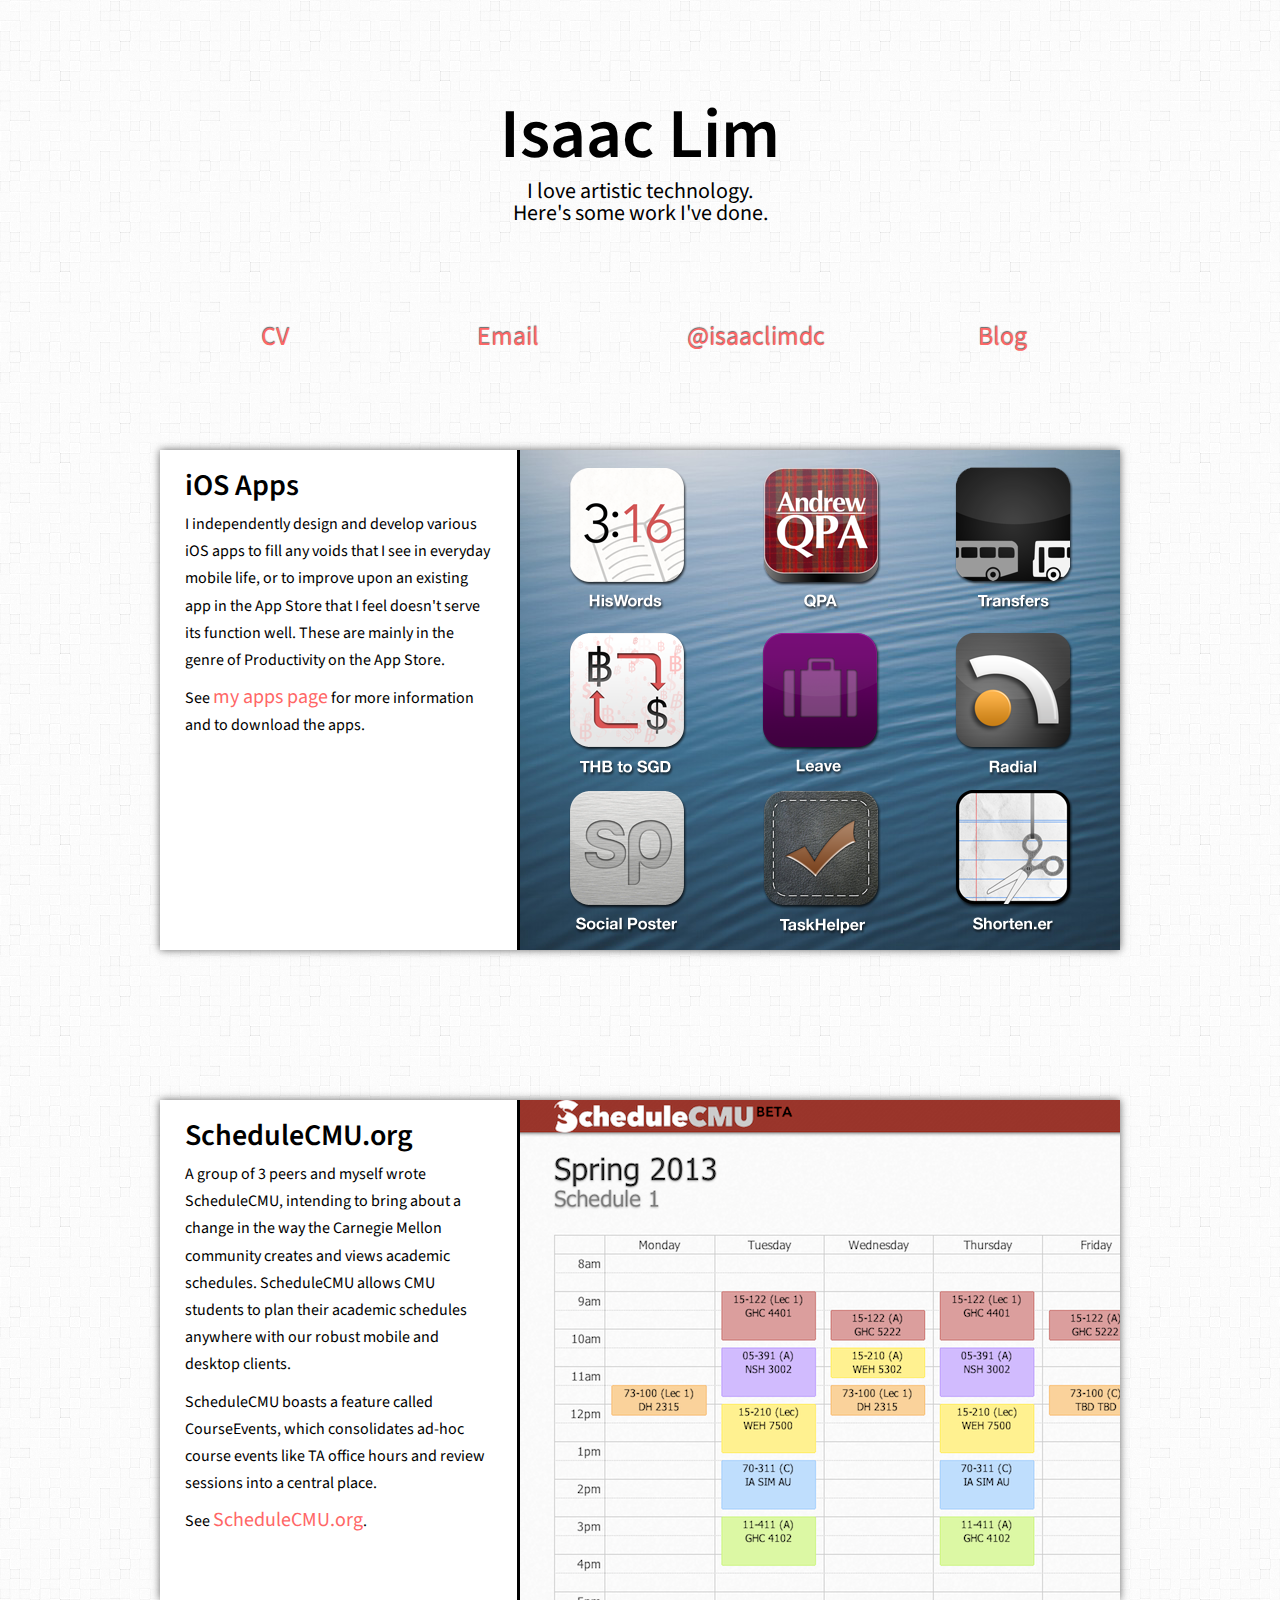
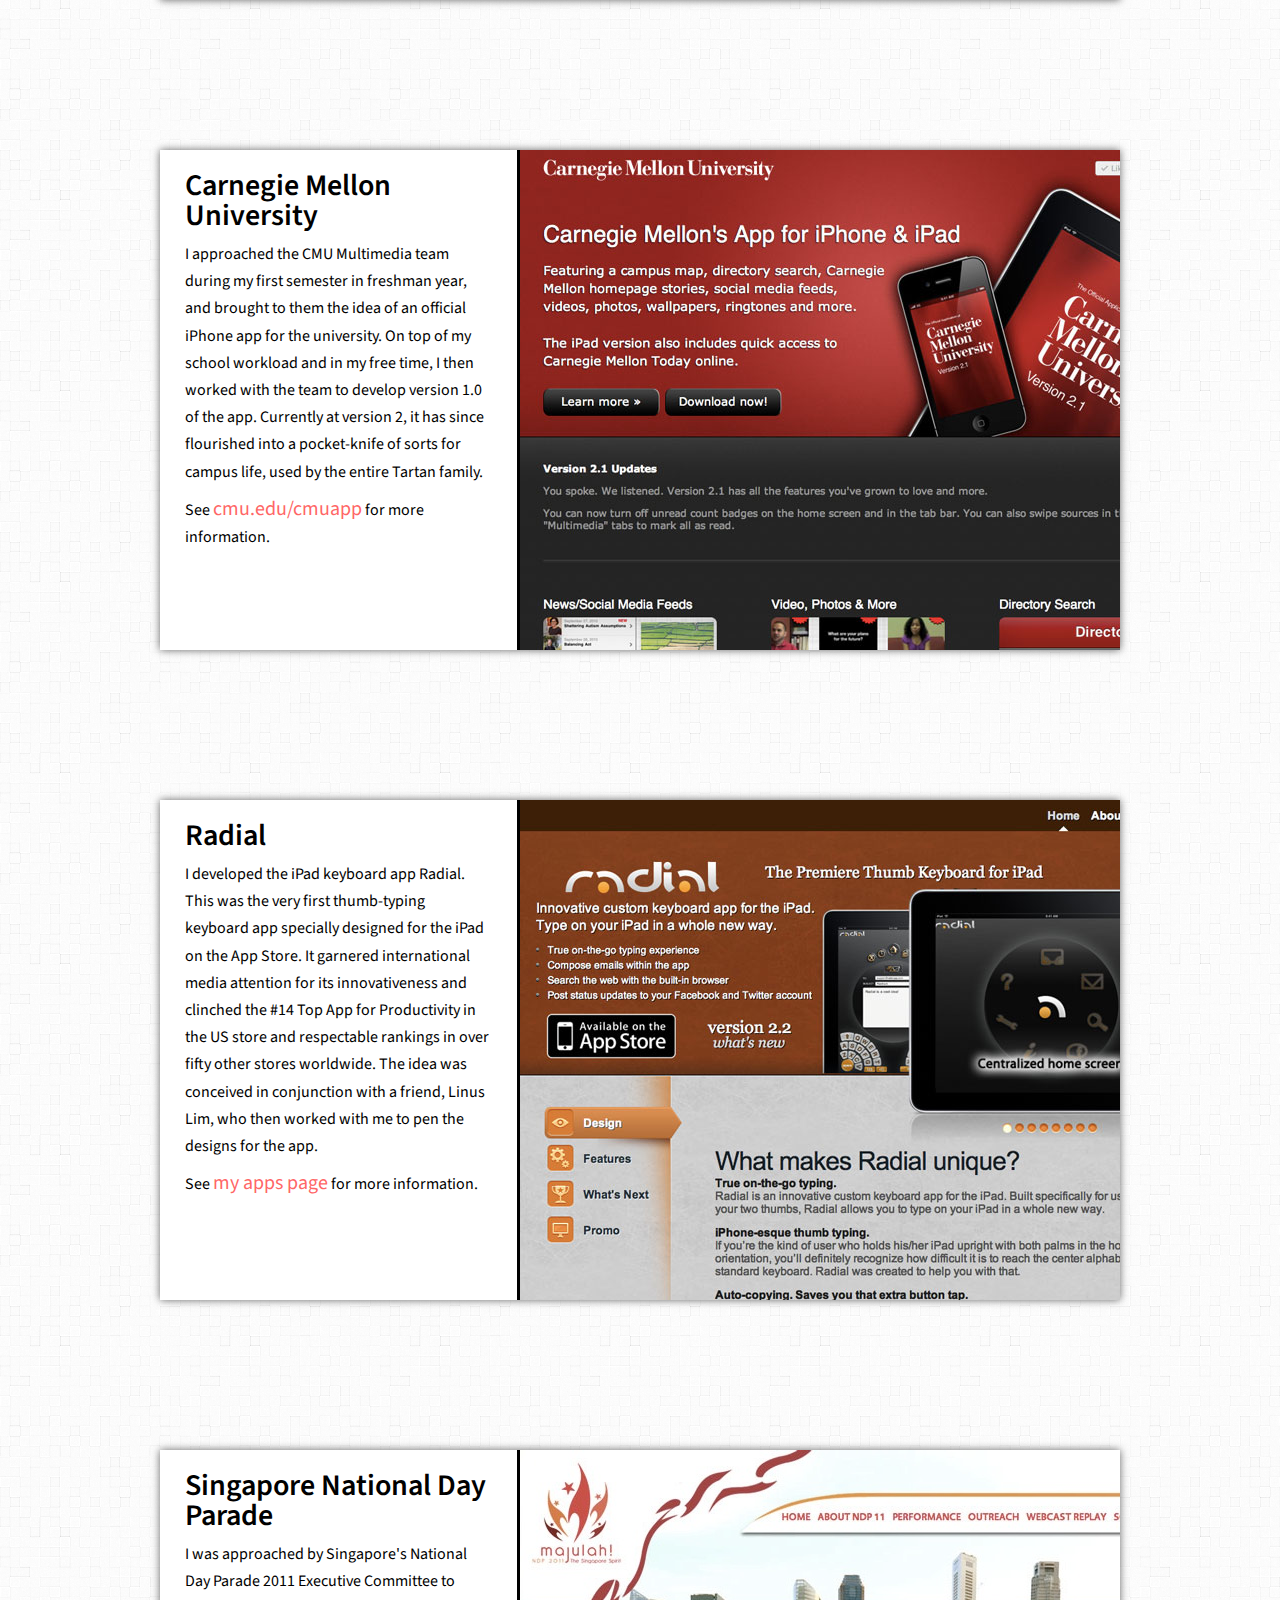
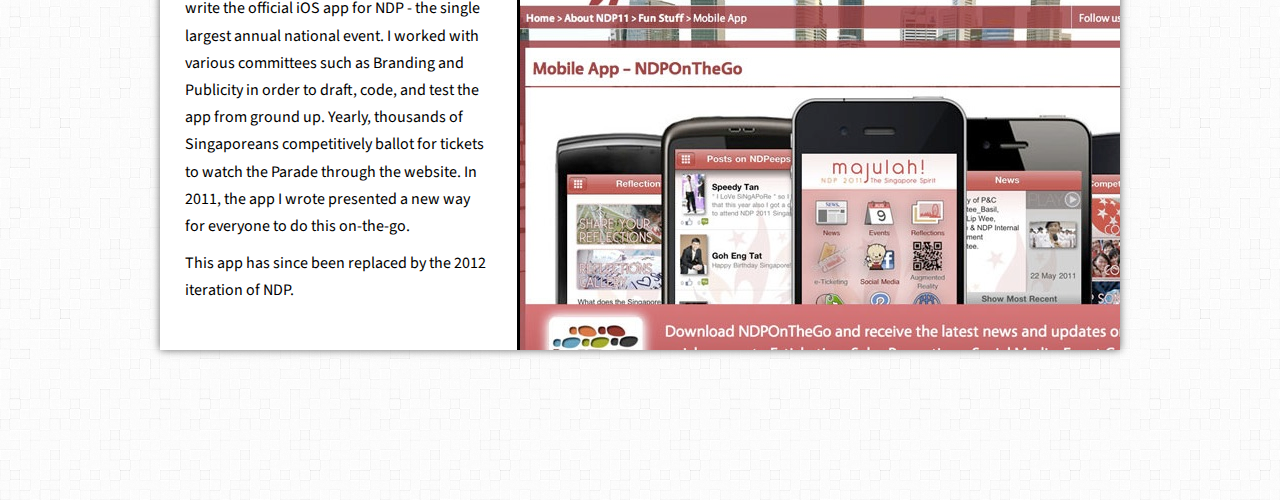
==== index.html @ 492b9547 "Added images" ====
<!DOCTYPE html>
<html xmlns="http://www.w3.org/1999/xhtml" xml:lang="en">

<head>
    <!-- Metadata -->
    <title>Isaac Lim</title>
    <meta http-equiv="Content-Type" content="text/html;charset=UTF-8" />
    <meta name="description" content="Portfolio of Isaac Lim">

    <!-- CSS -->
    <link rel="stylesheet" type="text/css" href="css/reset.css" />
    <link rel="stylesheet" type="text/css" href="css/styles.css" />
    <link rel="shortcut icon" href="../images/favicon.ico" type="image/x-icon" />
    <link rel="icon" href="../images/favicon.ico" type="image/x-icon">

    <!-- Google Fonts -->
    <link href='http://fonts.googleapis.com/css?family=Source+Sans+Pro:400,600' rel='stylesheet' type='text/css'>

    <!-- Google Analytics code -->
    <script type="text/javascript">
        var _gaq = _gaq || [];
        _gaq.push(['_setAccount', 'UA-17401215-1']);
        _gaq.push(['_trackPageview']);

        (function() {
        var ga = document.createElement('script'); ga.type = 'text/javascript'; ga.async = true;
        ga.src = ('https:' == document.location.protocol ? 'https://ssl' : 'http://www') + '.google-analytics.com/ga.js';
        var s = document.getElementsByTagName('script')[0]; s.parentNode.insertBefore(ga, s);
        })();
    </script>
</head>

<body>
    <!-- Header -->
    <div id="nameTitle">
        <a href="index.html">
            <h1>Isaac Lim</h1>
        </a>
        <h2>I love artistic technology.<br>Here's some work I've done.</h2>
    </div>

    <!-- Contact strip -->
    <div id="contact">
        <table align="center">
            <tr>
                <td width="300">
                    <a href="cv.pdf" target="_blank">CV</a>  
                </td>
                <td width="300">
                    <a href="http://www.google.com/recaptcha/mailhide/d?k=01nzlohjDugR8tRFrLJMH0kg==&amp;c=atVemzwuc53mXiqlH9yQ2XoQ0AwdsCTE6SGq4y_nLvo=" onclick="window.open('http://www.google.com/recaptcha/mailhide/d?k\07501nzlohjDugR8tRFrLJMH0kg\75\75\46c\75atVemzwuc53mXiqlH9yQ2XoQ0AwdsCTE6SGq4y_nLvo\075', '', 'toolbar=0,scrollbars=0,location=0,statusbar=0,menubar=0,resizable=0,width=500,height=300'); return false;" title="Reveal this e-mail address">Email</a>
                </td>
                <td width="300">
                    <a href="http://twitter.com/isaaclimdc" target="_blank">@isaaclimdc</a>
                </td>
                <td width="300">
                    <a href="http://blog.isaacl.net" target="_blank">Blog</a>
                </td>
            </tr>
        </table>
    </div>

    <!-- Portfolio -->
    <div class="box">
        <div class="description">
            <h3>iOS Apps</h3>
            <p>I independently design and develop various iOS apps to fill any voids that I see in everyday mobile life, or to improve upon an existing app in the App Store that I feel doesn't serve its function well. These are mainly in the genre of Productivity on the App Store.</p>
            <p>See <a href="apps.html">my apps page</a> for more information and to download the apps.</p>
        </div>

        <div class="image">
            <a href="apps.html">
                <img src="images/collage.png" alt="collage" />
            </a>
        </div>

        <img src="images/line.png" class="divider">
    </div>

    <div class="box">
        <div class="description">
            <h3>ScheduleCMU.org</h3>
            <p>A group of 3 peers and myself wrote ScheduleCMU, intending to bring about a change in the way the Carnegie Mellon community creates and views academic schedules. ScheduleCMU allows CMU students to plan their academic schedules anywhere with our robust mobile and desktop clients.</p>
            <p>ScheduleCMU boasts a feature called CourseEvents, which consolidates ad-hoc course events like TA office hours and review sessions into a central place.</p>
            <p>See <a href="http://schedulecmu.org">ScheduleCMU.org</a>.</p>
        </div>

        <div class="image">
            <a href="apps.html">
                <img src="images/schedulecmu.png" alt="schedulecmu" />
            </a>
        </div>

        <img src="images/line.png" class="divider">
    </div>

    <div class="box">
        <div class="description">
            <h3>Carnegie Mellon University</h3>
            <p>I approached the CMU Multimedia team during my first semester in freshman year, and brought to them the idea of an official iPhone app for the university. On top of my school workload and in my free time, I then worked with the team to develop version 1.0 of the app. Currently at version 2, it has since flourished into a pocket-knife of sorts for campus life, used by the entire Tartan family.</p>
            <p>See <a href="http://cmu.edu/cmuapp/" target="_blank">cmu.edu/cmuapp</a> for more information.</p>
        </div>

        <div class="image">
            <a href="http://www.cmu.edu/cmuapp">
                <img src="images/cmuapp.jpg" alt="cmuapp" />
            </a>
        </div>
        
        <img src="images/line.png" class="divider">
    </div>

    <div class="box">
        <div class="description">
            <h3>Radial</h3>
            <p>I developed the iPad keyboard app Radial. This was the very first thumb-typing keyboard app specially designed for the iPad on the App Store. It garnered international media attention for its innovativeness and clinched the #14 Top App for Productivity in the US store and respectable rankings in over fifty other stores worldwide. The idea was conceived in conjunction with a friend, Linus Lim, who then worked with me to pen the designs for the app.</p>
            <p>See <a href="http://isaacl.net/apps.html#Radial" target="_blank">my apps page</a> for more information.</p>
        </div>

        <div class="image">
            <a href="http://isaacl.net/apps.html#Radial">
                <img src="images/radial.jpg" alt="radialapp" />
            </a>
        </div>

        <img src="images/line.png" class="divider">
    </div>

    <div class="box">
        <div class="description">
            <h3>Singapore National Day Parade</h3>
            <p>I was approached by Singapore's National Day Parade 2011 Executive Committee to write the official iOS app for NDP - the single largest annual national event. I worked with various committees such as Branding and Publicity in order to draft, code, and test the app from ground up. Yearly, thousands of Singaporeans competitively ballot for tickets to watch the Parade through the website. In 2011, the  app I wrote presented a new way for everyone to do this on-the-go.</p>
            <p>This app has since been replaced by the 2012 iteration of NDP.</p>
        </div>

        <div class="image">
            <img src="images/ndp.jpg" alt="ndp" />
        </div>

        <img src="images/line.png" class="divider">
    </div>
</body>
</html>
---- css/styles.css ----
body {
    background: #fafaf9;
    background-image: url('../images/wool.png');
    font-family: 'Source Sans Pro', sans-serif;
    font-size: 12px;
    width: 960px;
    margin-left: auto;
    margin-right: auto;
}

a {
    text-decoration: none;
    color: #ff6666;
}
a:hover {
    color: #525252;
}

/* Name */
#nameTitle {
    margin-top: 100px;
    text-align: center;
    color: #000000;
}
#nameTitle h1 {
    font-size: 70px;
    font-weight: 600;
    margin-bottom: 10px;
}
#nameTitle h2 {
    font-size: 22px;
    font-weight: 400;
}
#nameTitle a {
    color: #000000;
}
#nameTitle a:hover {
    color: #000000;
}

/* Contact */
#contact {
    text-align: center;
    margin-top: 100px;
    margin-bottom: 100px;
}
#contact a {
    font-size: 26px;
    text-shadow: 0px -1px 1px #666666;
}

/* Portfolio Boxes */
.box {
    height: 500px;
    margin-bottom: 150px;
    text-align: center;
    background: #ffffff;
    overflow: hidden;

    -moz-box-shadow:0 0 8px #666666;
    -webkit-box-shadow:0 0 8px #666666;
    box-shadow:0 0 8px #666;
}
.box .description {
    float: left;
    width: 305px;
    padding: 25px;
    text-align: left;
    margin-top: -4px;
}
.box .description h3 {
    font-size: 30px;
    font-weight: 600;
    margin-bottom: 10px;
}
.box p {
    clear: both;
    line-height: 170%;
    font-size: 16px;
    margin-bottom: 10px;
}
.box .description a {
    font-size: 20px;
}

.box .image {
    width: 600px;
    float: right;
}

.box .divider {
    float: left;
    display: block;
    width: 3px;
    height: 500px;
    border: 0px;
    margin-left: 2px;
}

.box .appMeta {
    width: 500px;
}

.box .appMeta .appIcon {
    float: left;
    display: block;
    margin-top: 20px;
    margin-left: 20px;
    margin-bottom: 20px;
}

.box .appMeta h2 {
    float: left;
    margin-top: 55px;
    margin-left: 20px;
    font-size: 25px;
    font-weight: 600;
    color: #000000;
}

.box .appMeta .badge {
    clear: both;
    display: block;
    margin-left: 20px;
    margin-top: 100px;
}

.box .appMeta p {
    height: 190px;
    text-align: left;
    margin-left: 20px;
}

.box .appScreen {
    float: right;
    width: 400px;
    margin-top: -470px;
    margin-right: 5px;
}

.box .appScreeniPad {
    float: right;
    width: 400px;
    margin-top: -470px;
}
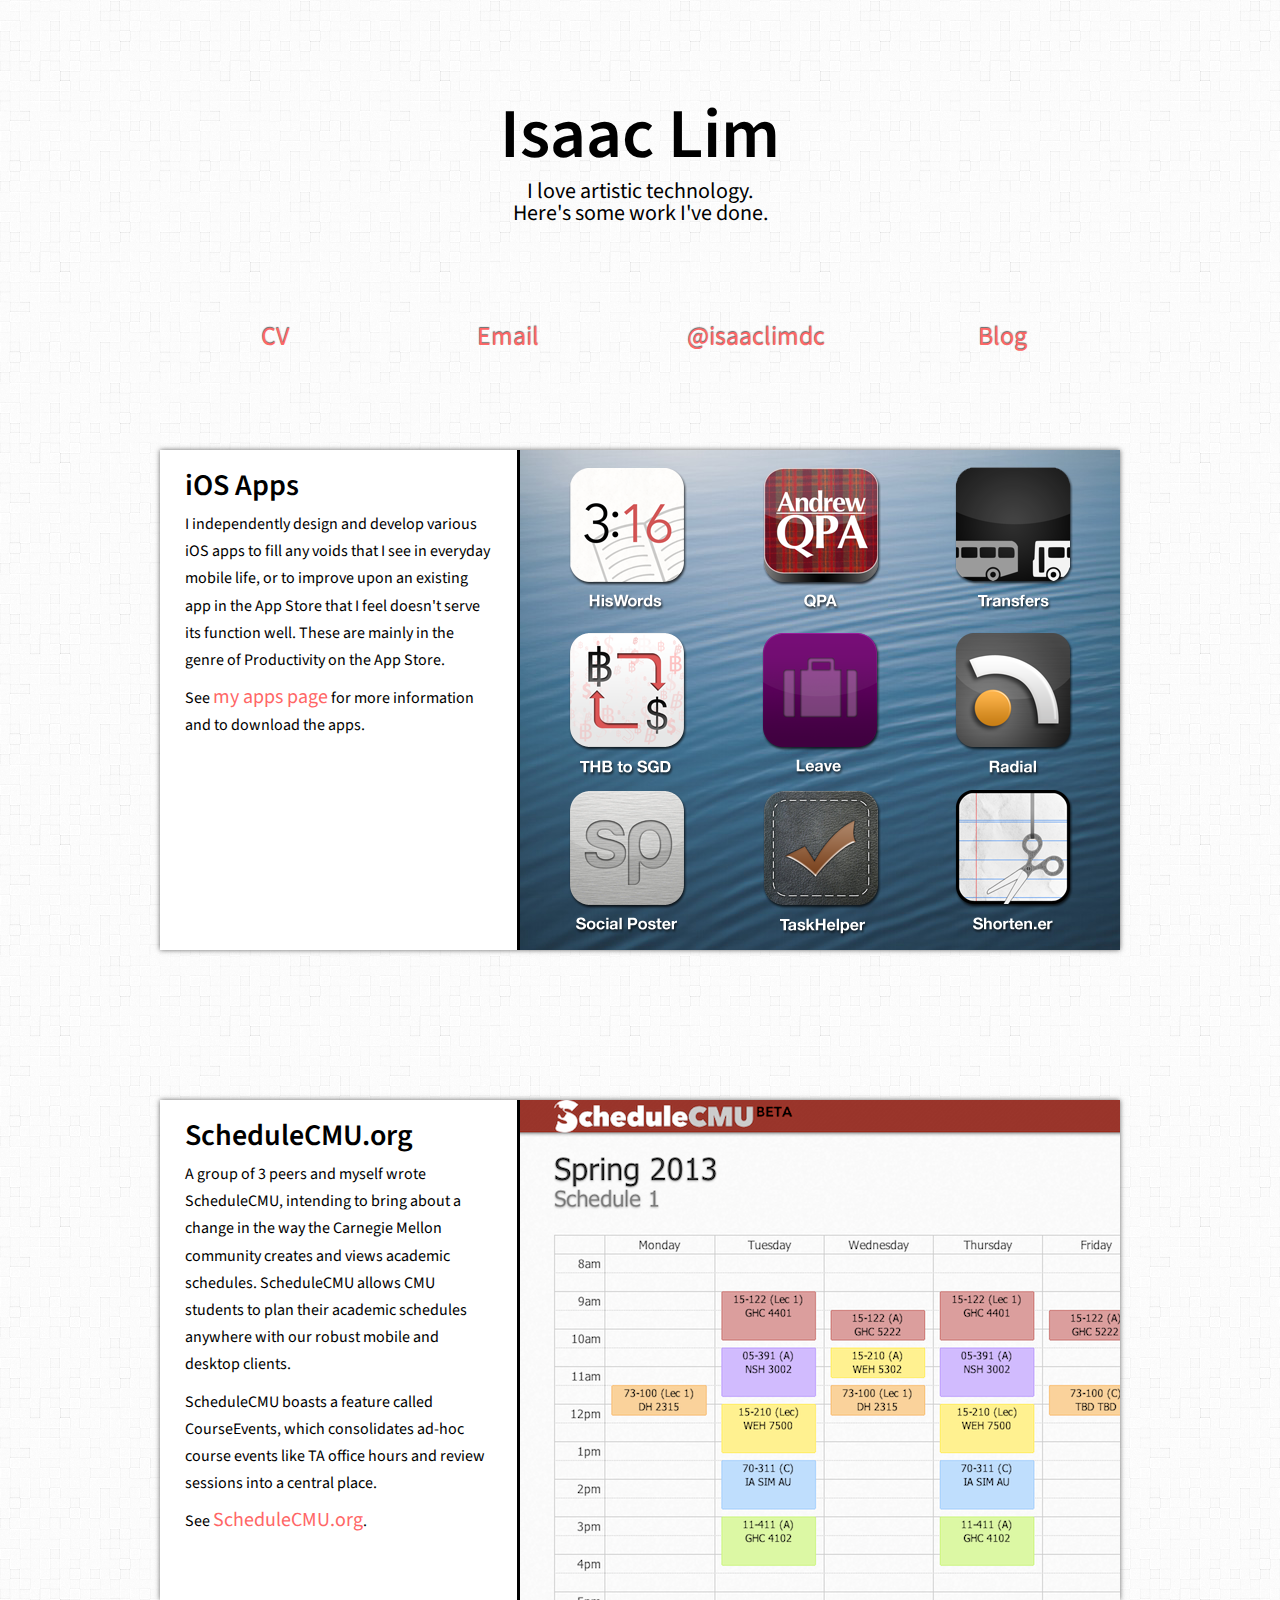
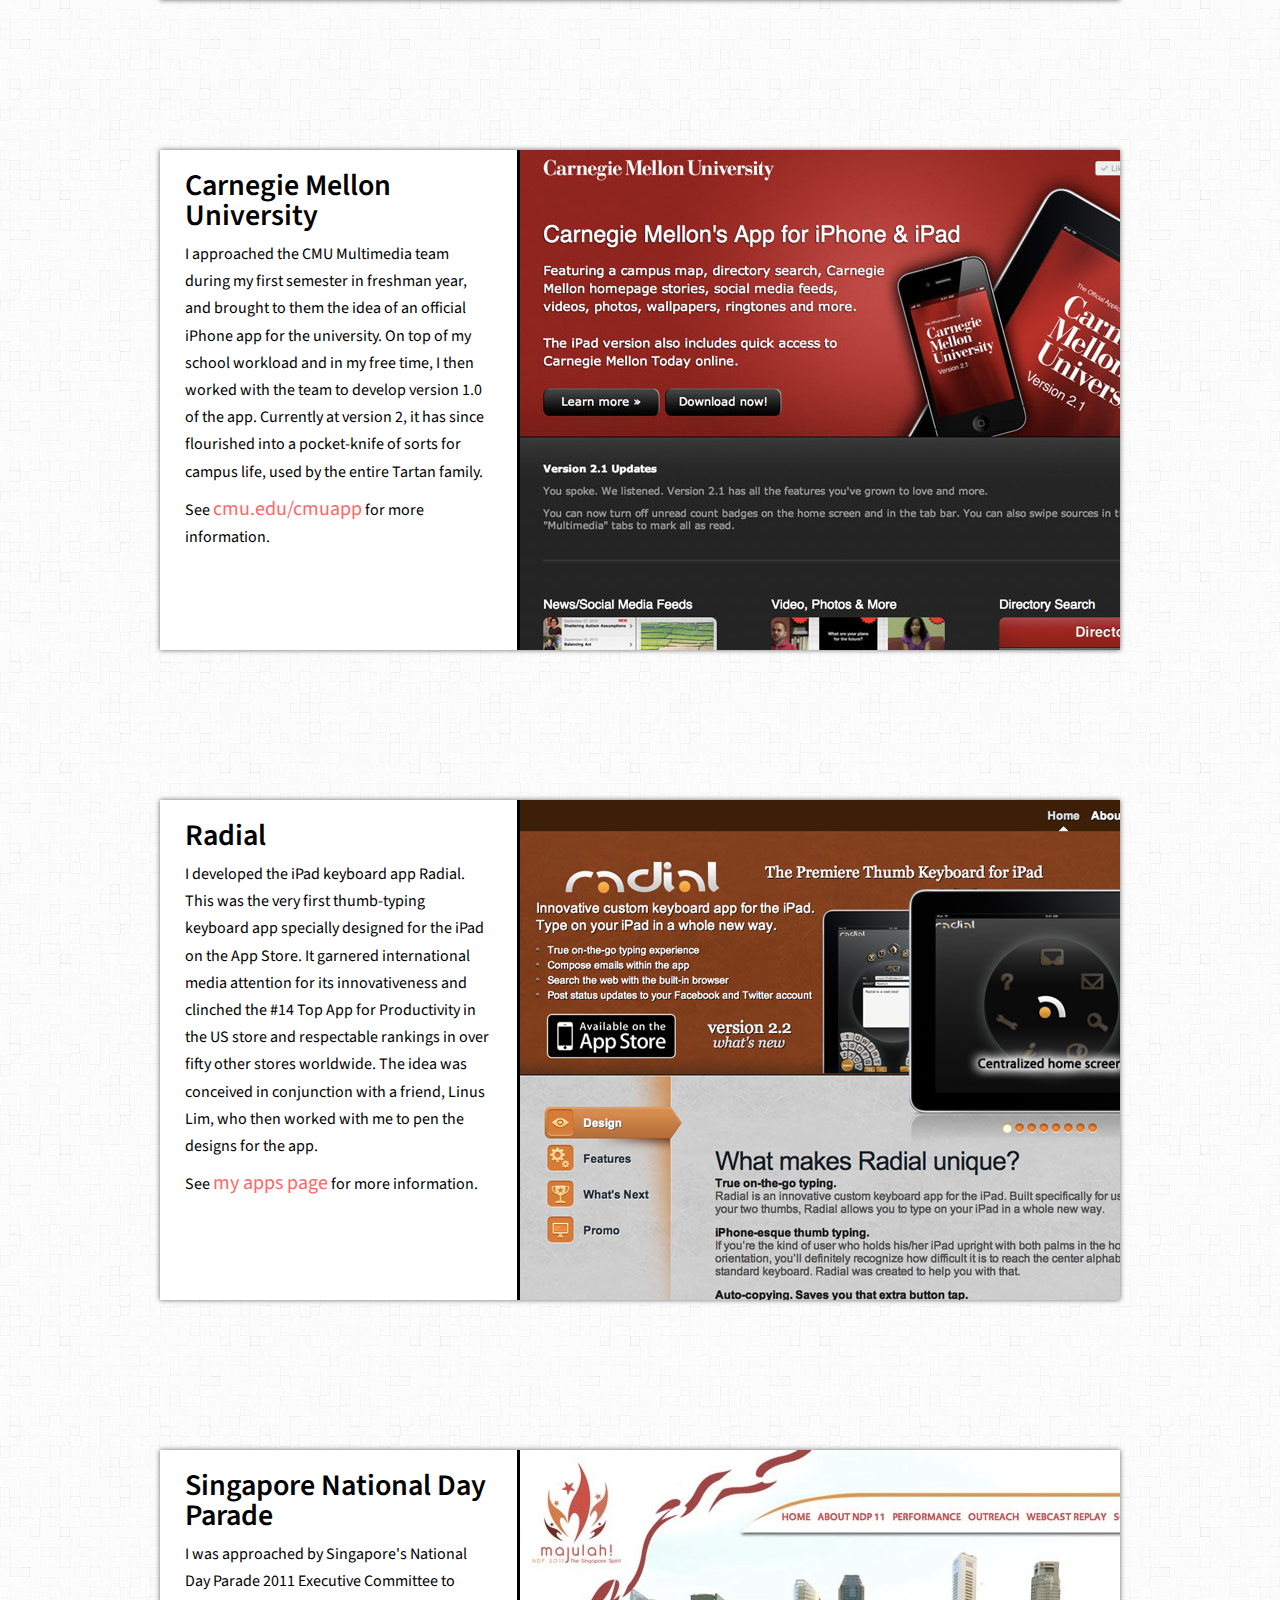
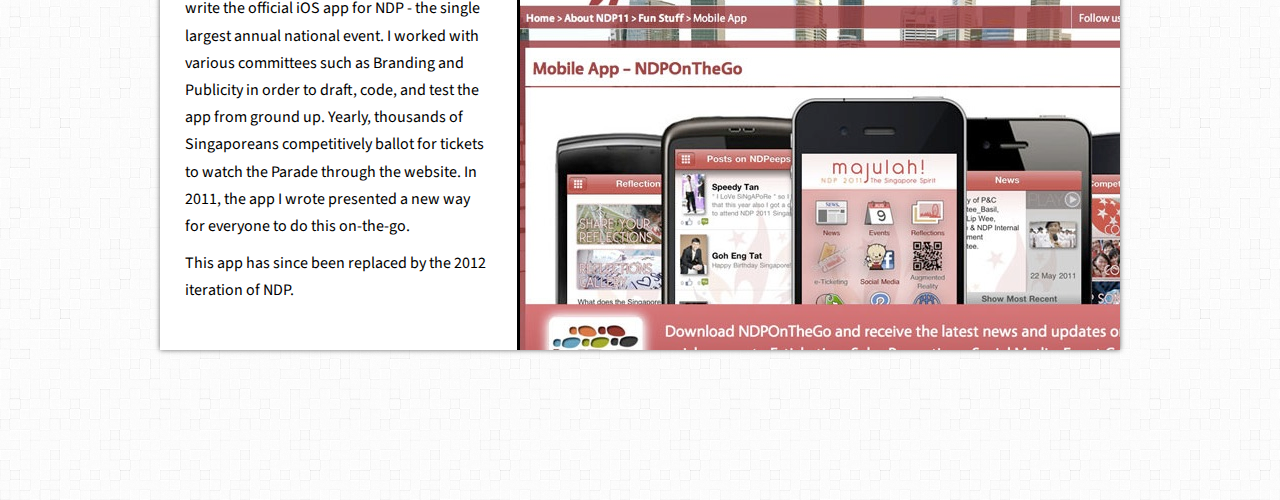
==== commit ccac12ef: "Edtied favicon" ====
--- a/index.html
+++ b/index.html
@@ -10,8 +10,8 @@
     <!-- CSS -->
     <link rel="stylesheet" type="text/css" href="css/reset.css" />
     <link rel="stylesheet" type="text/css" href="css/styles.css" />
-    <link rel="shortcut icon" href="../images/favicon.ico" type="image/x-icon" />
-    <link rel="icon" href="../images/favicon.ico" type="image/x-icon">
+    <link rel="shortcut icon" href="images/favicon.png" type="image/x-icon" />
+    <link rel="icon" href="images/favicon.png" type="image/x-icon">
 
     <!-- Google Fonts -->
     <link href='http://fonts.googleapis.com/css?family=Source+Sans+Pro:400,600' rel='stylesheet' type='text/css'>
--- a/css/styles.css
+++ b/css/styles.css
@@ -57,9 +57,14 @@
     background: #ffffff;
     overflow: hidden;
 
+    -moz-box-shadow:0 0 5px #666666;
+    -webkit-box-shadow:0 0 5px #666666;
+    box-shadow:0 0 5px #666666;
+}
+.box:hover {
     -moz-box-shadow:0 0 8px #666666;
     -webkit-box-shadow:0 0 8px #666666;
-    box-shadow:0 0 8px #666;
+    box-shadow:0 0 8px #666666;
 }
 .box .description {
     float: left;
@@ -122,7 +127,7 @@
     clear: both;
     display: block;
     margin-left: 20px;
-    margin-top: 100px;
+    margin-top: 98px;
 }
 
 .box .appMeta p {
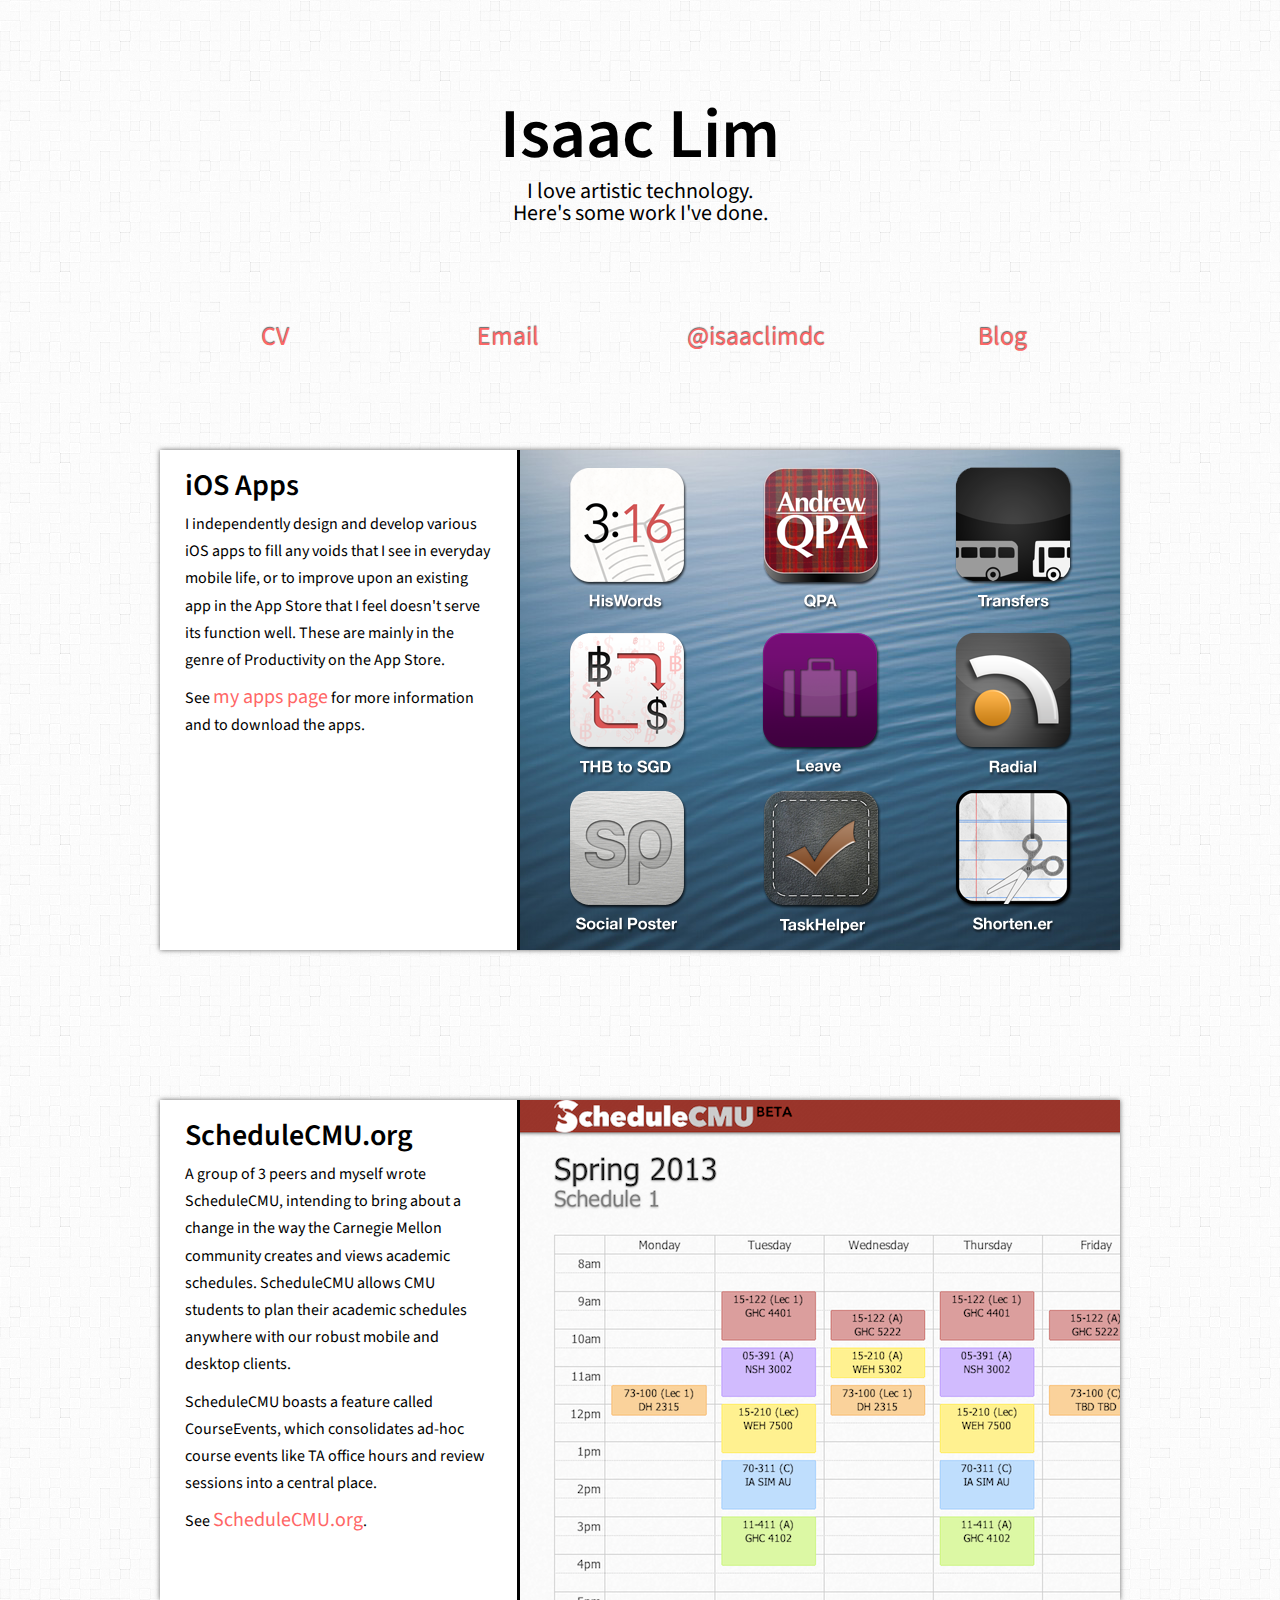
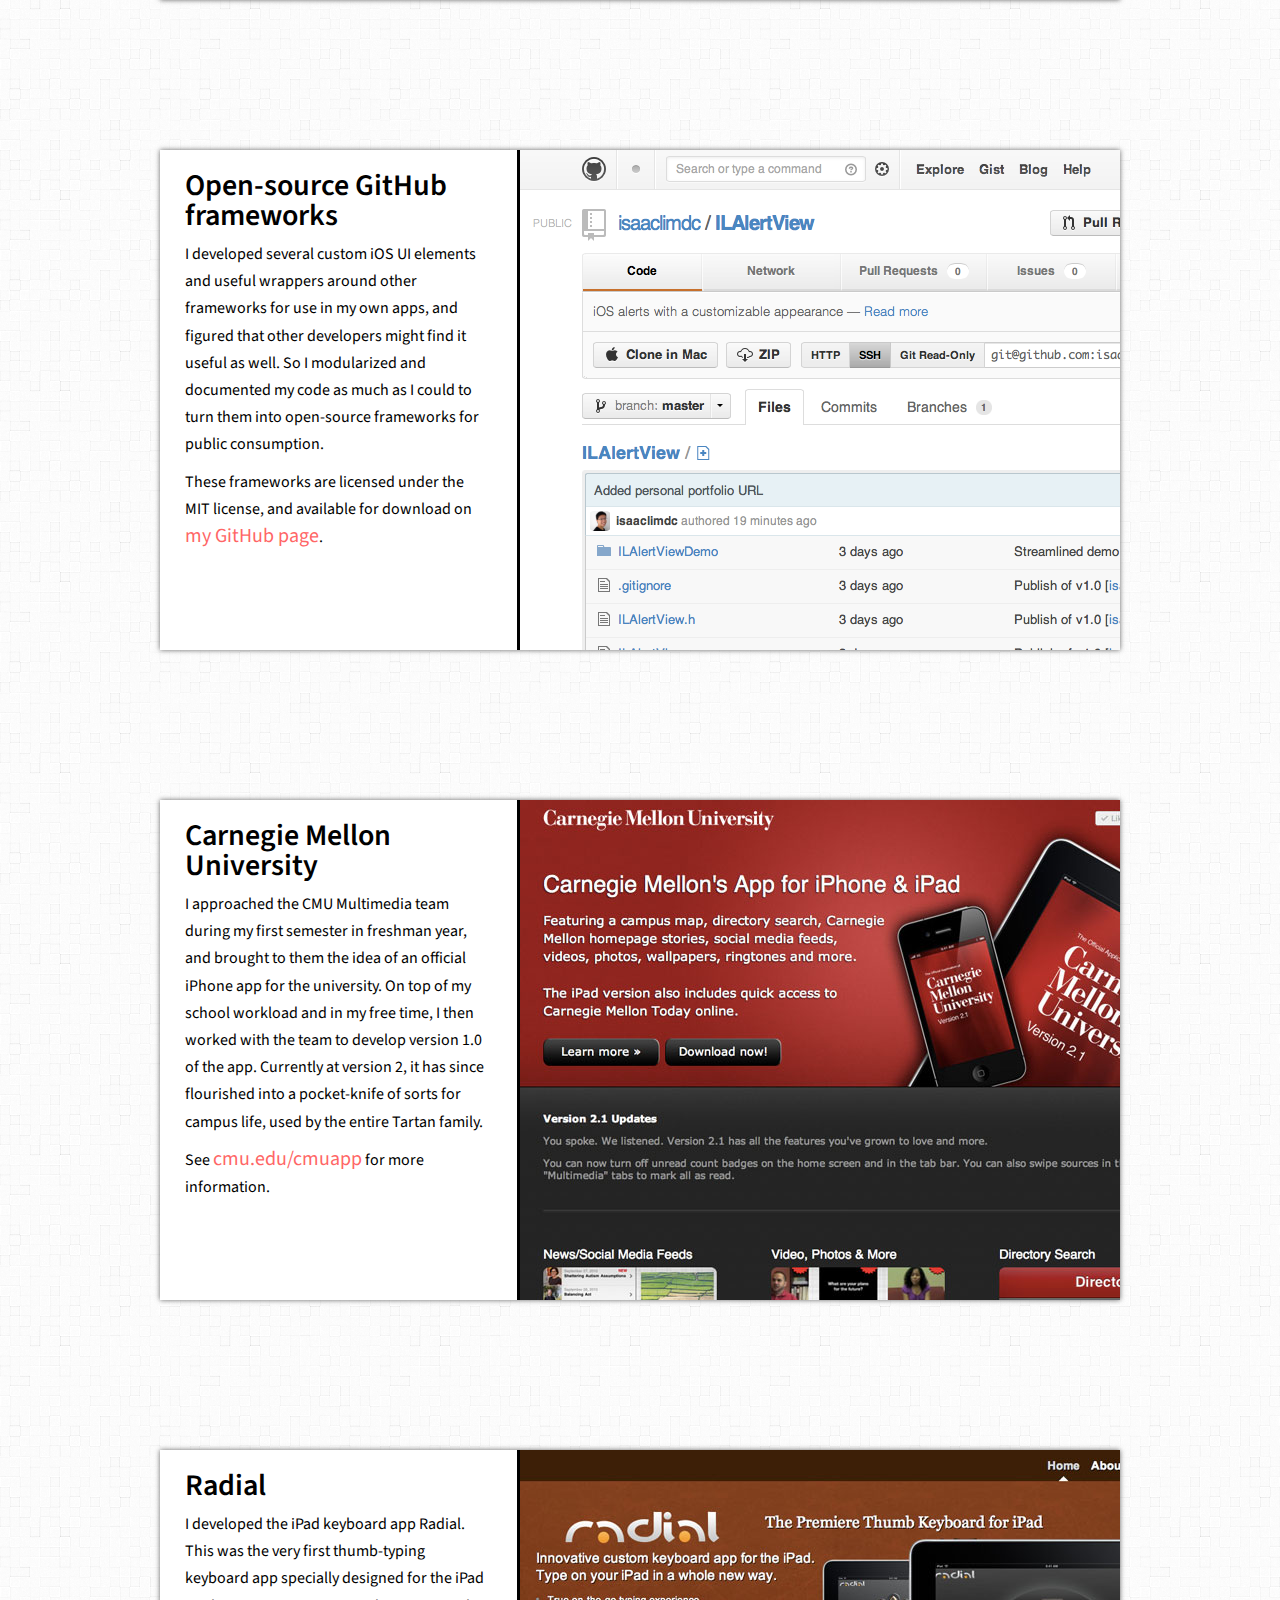
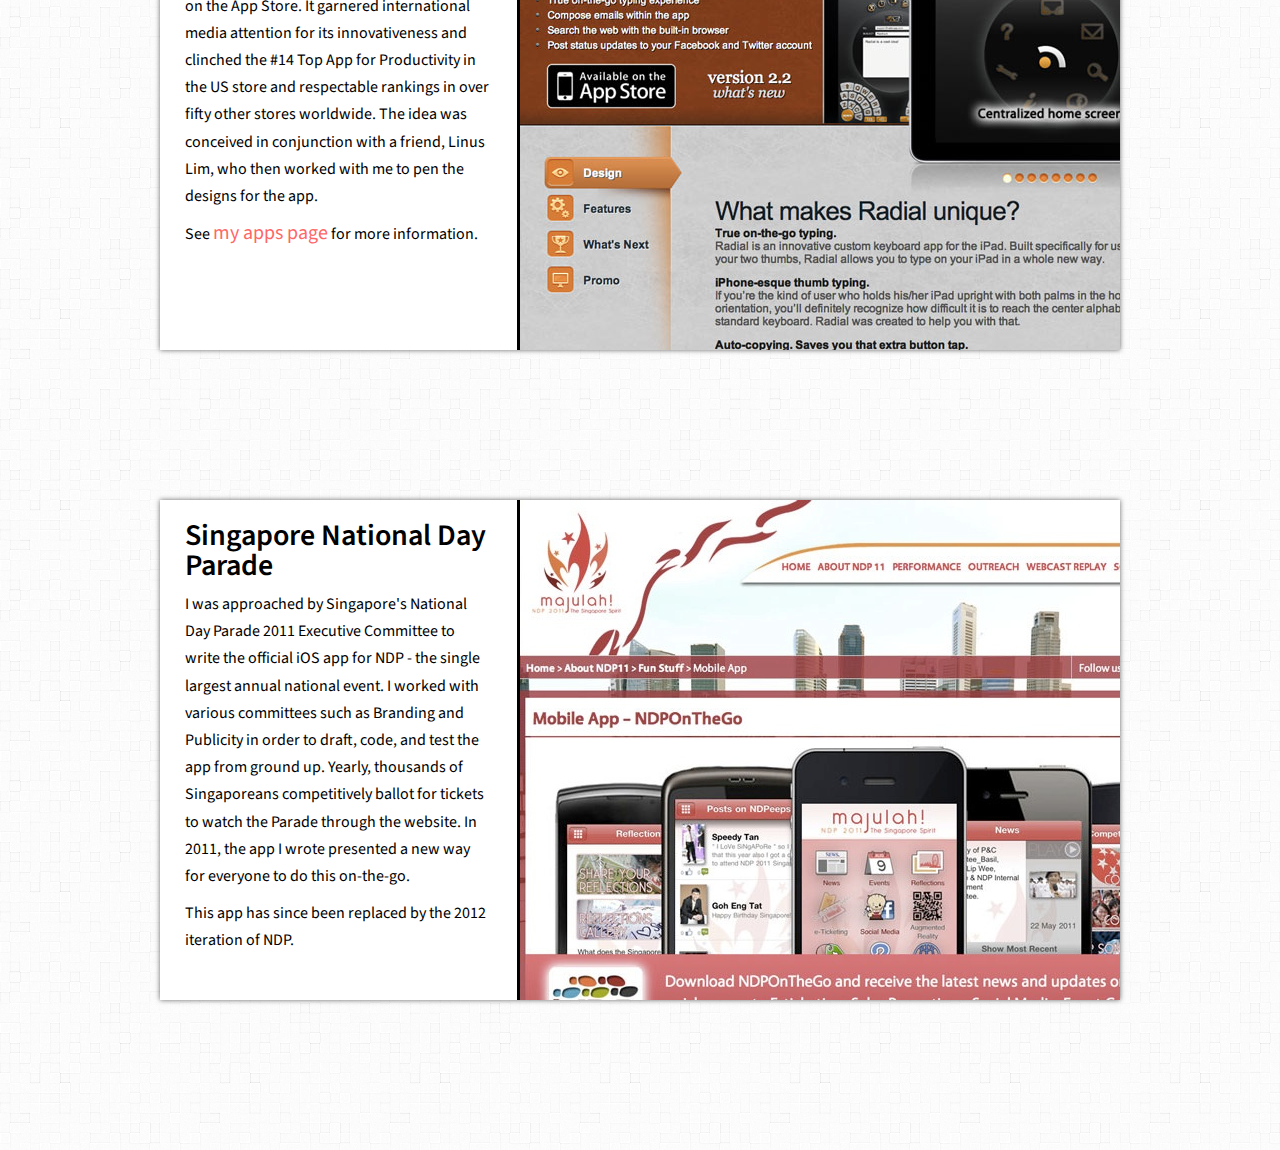
==== commit 3569a311: "Added GitHub repos" ====
--- a/index.html
+++ b/index.html
@@ -95,6 +95,22 @@
 
     <div class="box">
         <div class="description">
+            <h3>Open-source GitHub frameworks</h3>
+            <p>I developed several custom iOS UI elements and useful wrappers around other frameworks for use in my own apps, and figured that other developers might find it useful as well. So I modularized and documented my code as much as I could to turn them into open-source frameworks for public consumption.</p>
+            <p>These frameworks are licensed under the MIT license, and available for download on <a href="https://github.com/isaaclimdc?tab=repositories">my GitHub page</a>.</p>
+        </div>
+
+        <div class="image">
+            <a href="apps.html">
+                <img src="images/githubrepos.png" alt="githubrepos" />
+            </a>
+        </div>
+
+        <img src="images/line.png" class="divider">
+    </div>
+
+    <div class="box">
+        <div class="description">
             <h3>Carnegie Mellon University</h3>
             <p>I approached the CMU Multimedia team during my first semester in freshman year, and brought to them the idea of an official iPhone app for the university. On top of my school workload and in my free time, I then worked with the team to develop version 1.0 of the app. Currently at version 2, it has since flourished into a pocket-knife of sorts for campus life, used by the entire Tartan family.</p>
             <p>See <a href="http://cmu.edu/cmuapp/" target="_blank">cmu.edu/cmuapp</a> for more information.</p>
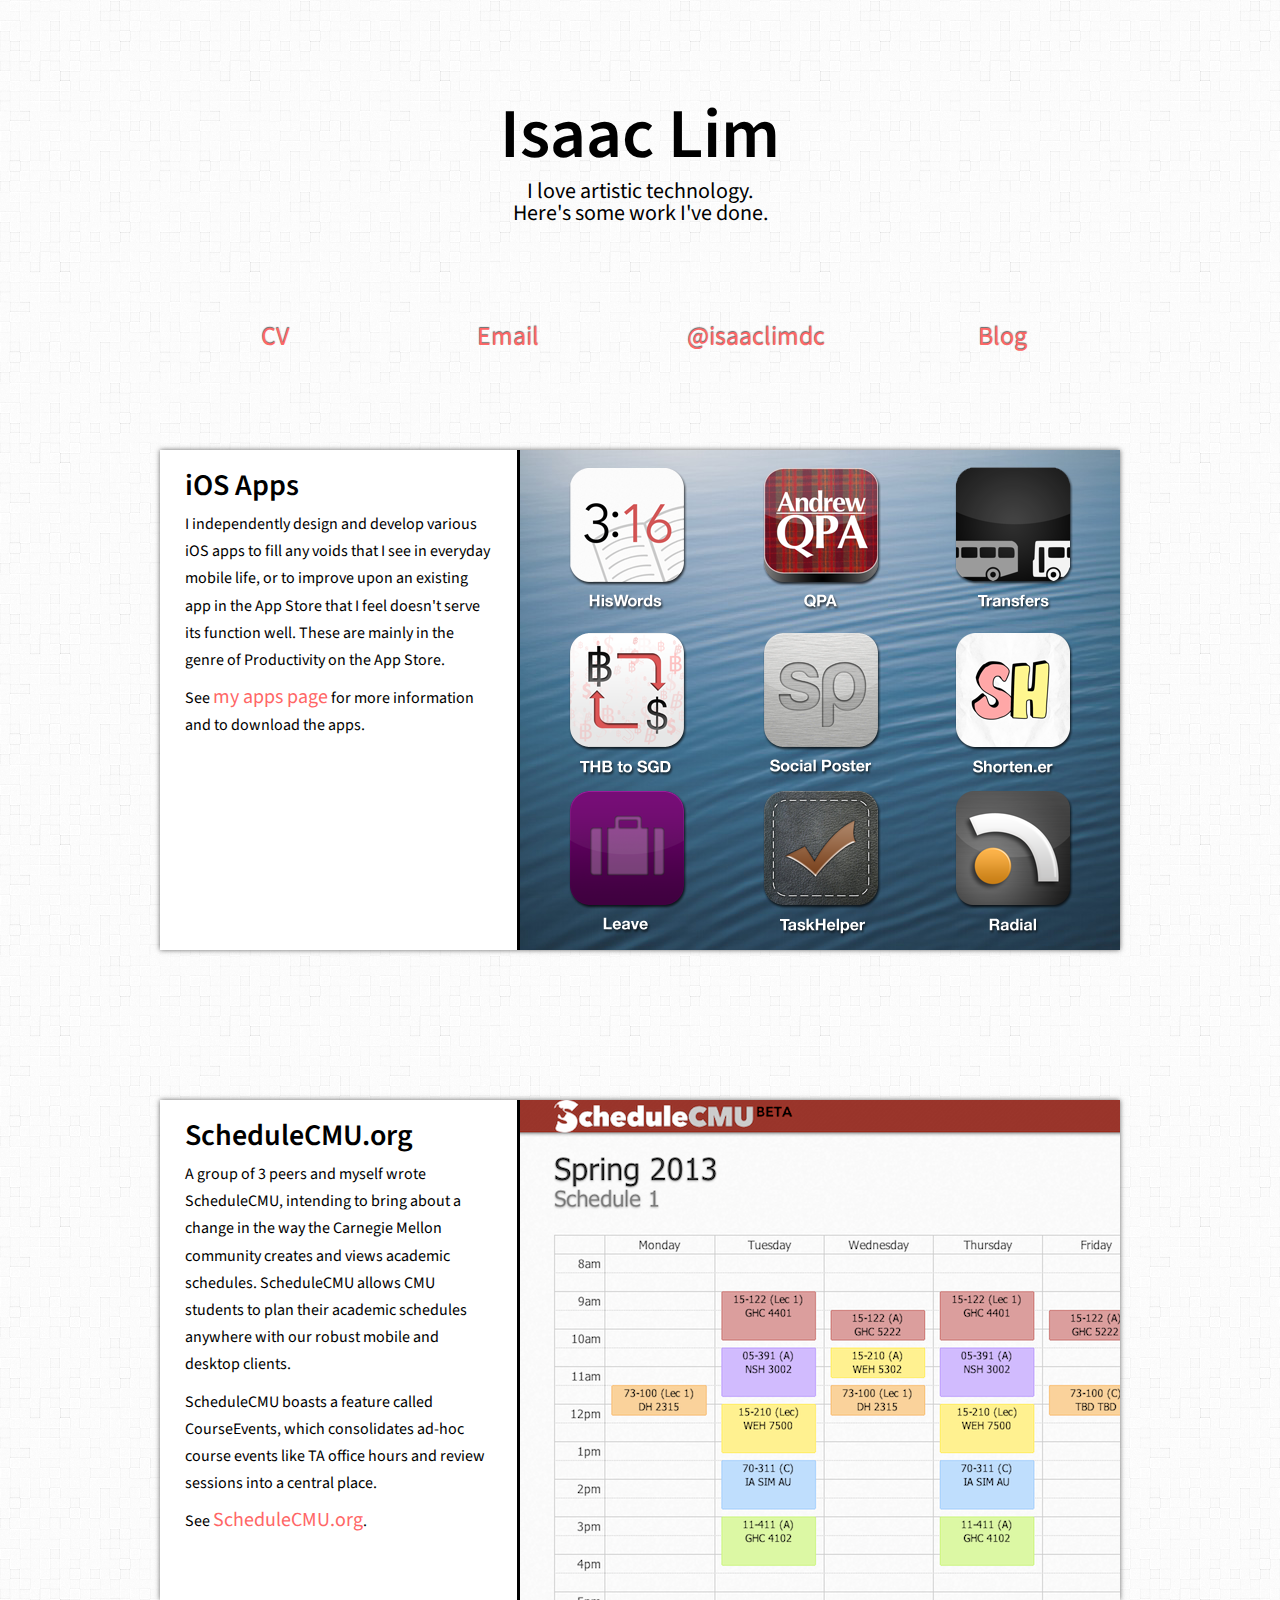
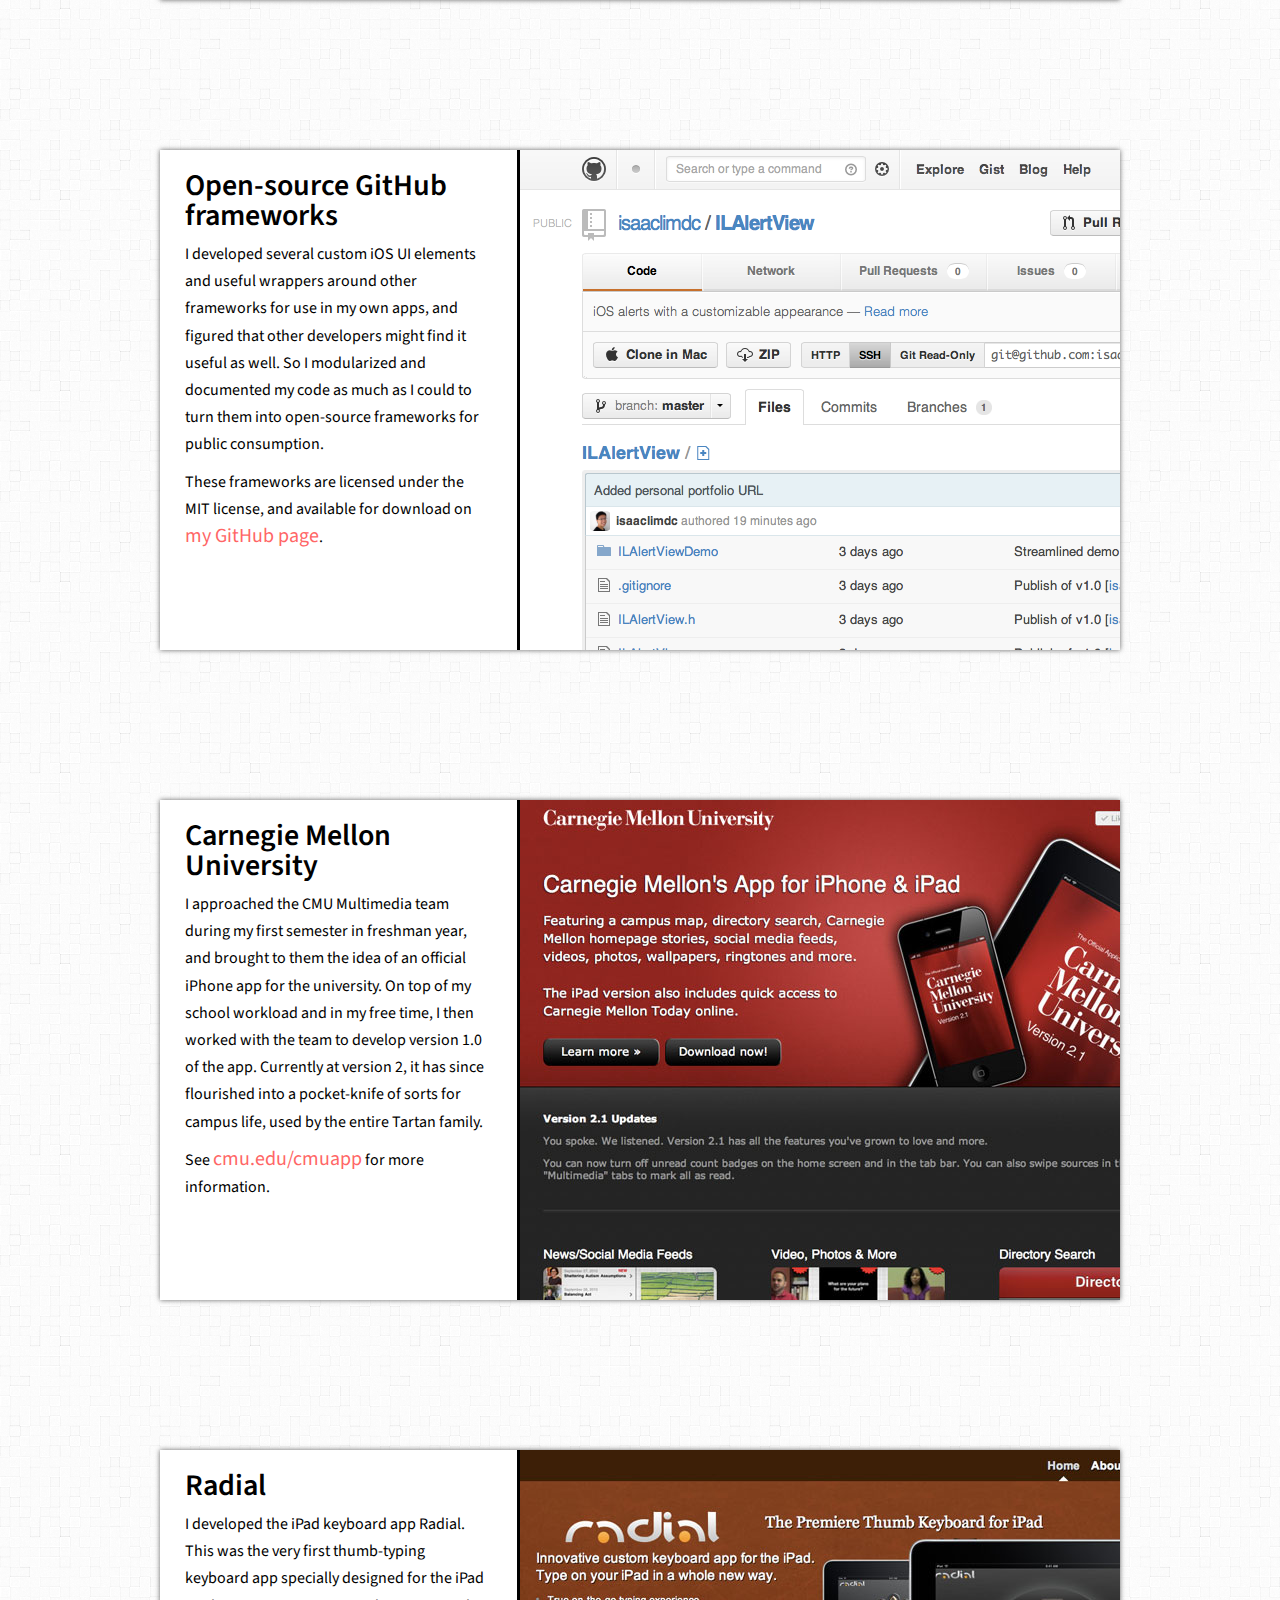
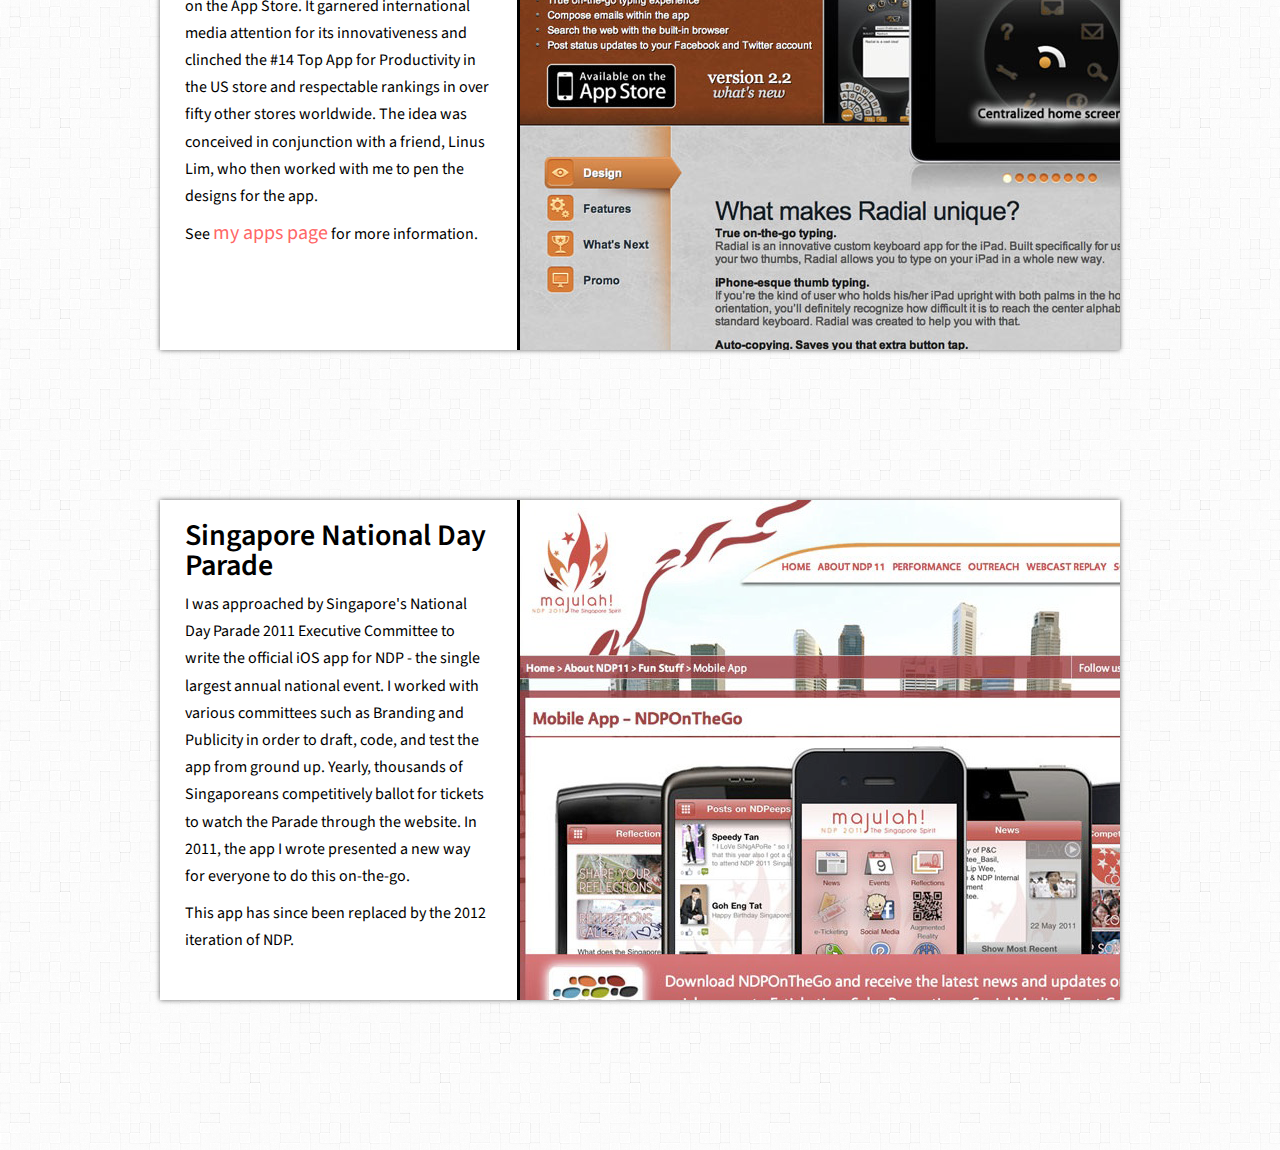
==== commit 93e0322a: "Updated and streamlined images" ====
--- a/index.html
+++ b/index.html
@@ -118,7 +118,7 @@
 
         <div class="image">
             <a href="http://www.cmu.edu/cmuapp">
-                <img src="images/cmuapp.jpg" alt="cmuapp" />
+                <img src="images/cmuapp.png" alt="cmuapp" />
             </a>
         </div>
         
@@ -134,7 +134,7 @@
 
         <div class="image">
             <a href="http://isaacl.net/apps.html#Radial">
-                <img src="images/radial.jpg" alt="radialapp" />
+                <img src="images/radial.png" alt="radialapp" />
             </a>
         </div>
 
@@ -149,7 +149,7 @@
         </div>
 
         <div class="image">
-            <img src="images/ndp.jpg" alt="ndp" />
+            <img src="images/ndp.png" alt="ndp" />
         </div>
 
         <img src="images/line.png" class="divider">
--- a/css/styles.css
+++ b/css/styles.css
@@ -109,7 +109,7 @@
 .box .appMeta .appIcon {
     float: left;
     display: block;
-    margin-top: 20px;
+    margin-top: 18px;
     margin-left: 20px;
     margin-bottom: 20px;
 }
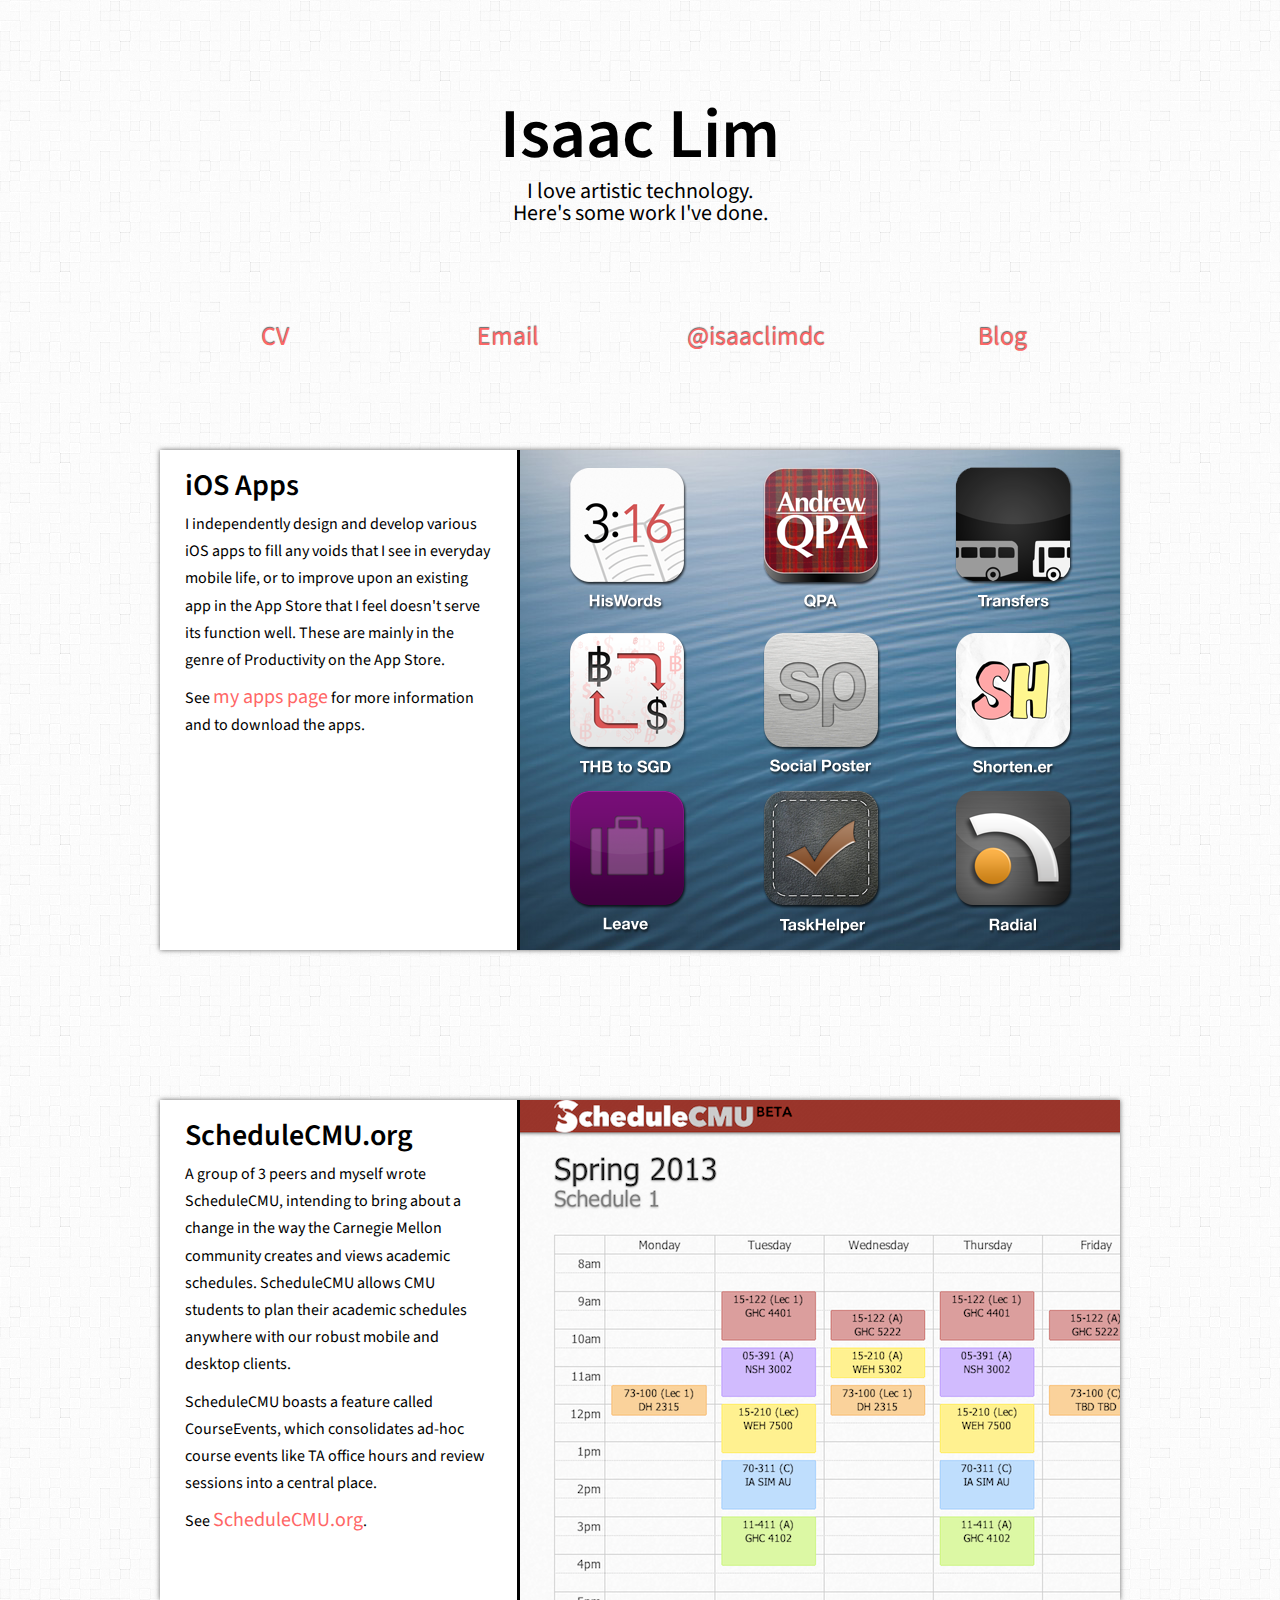
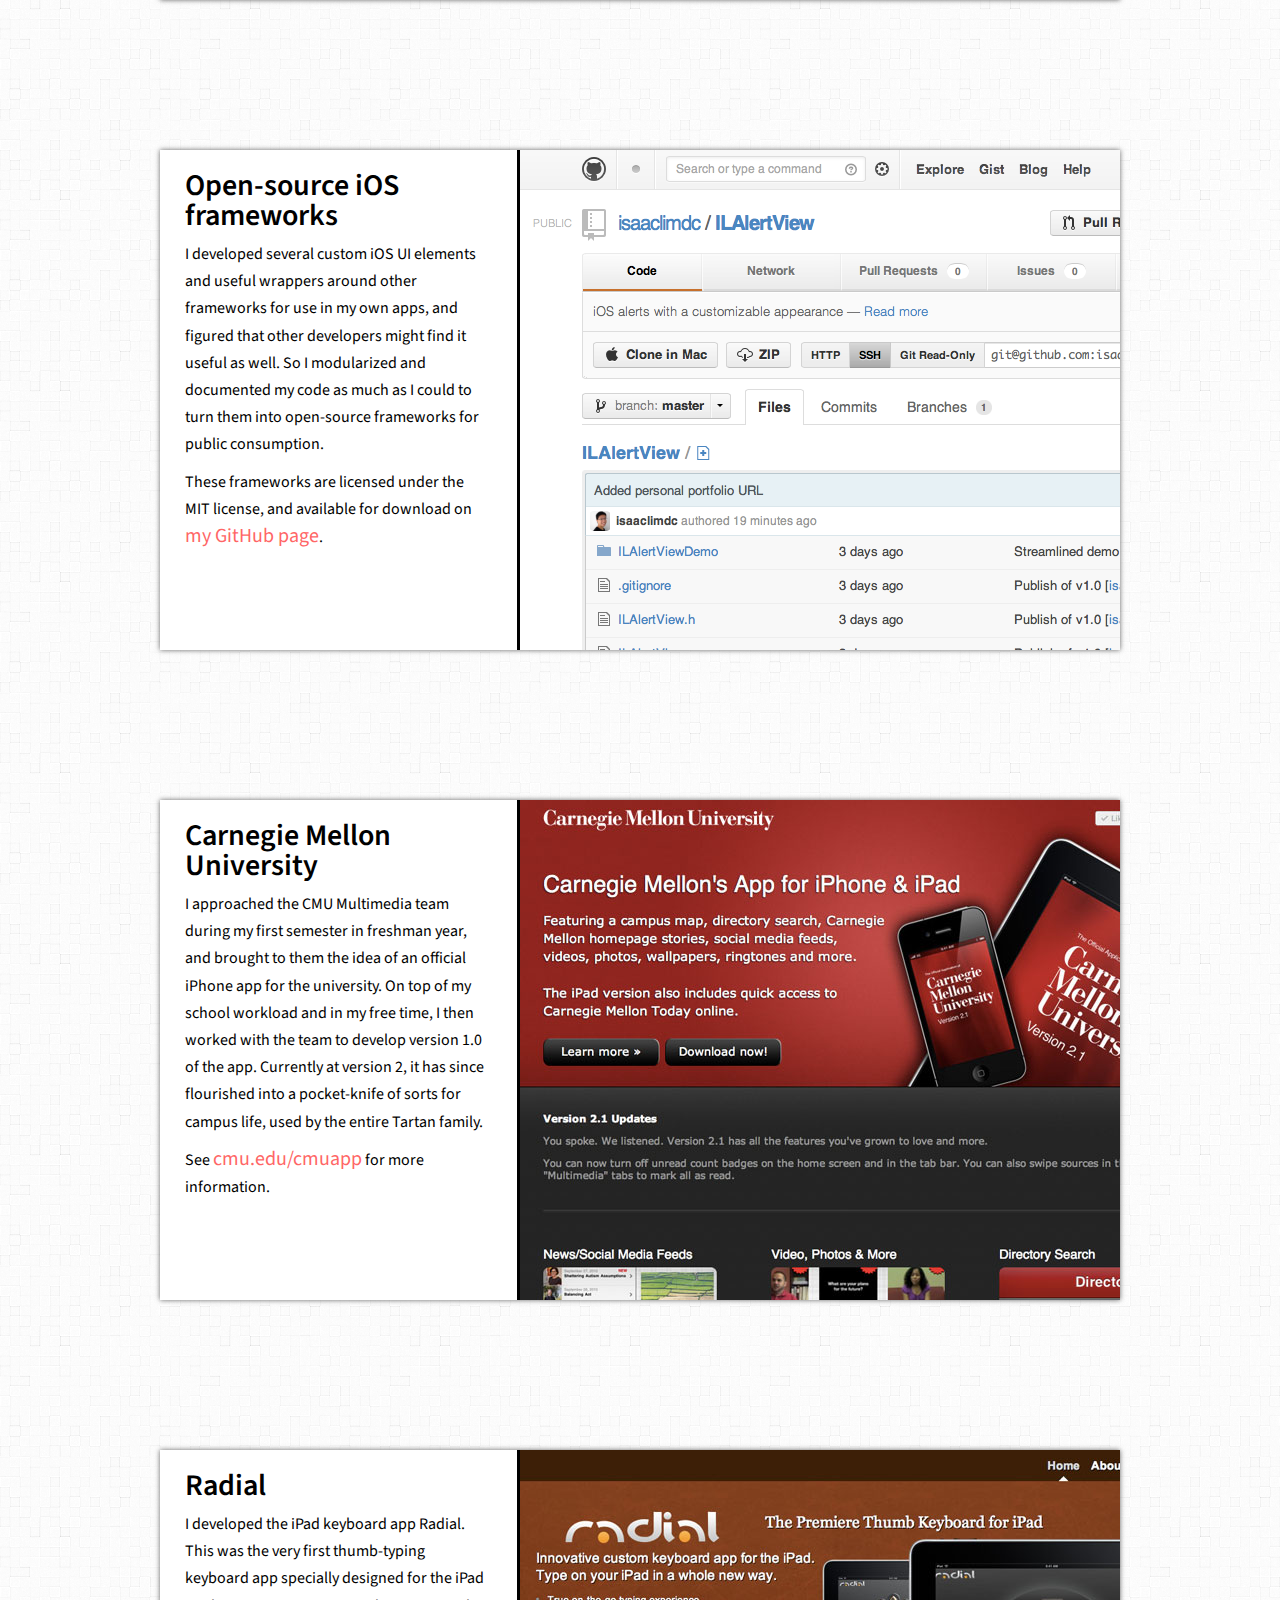
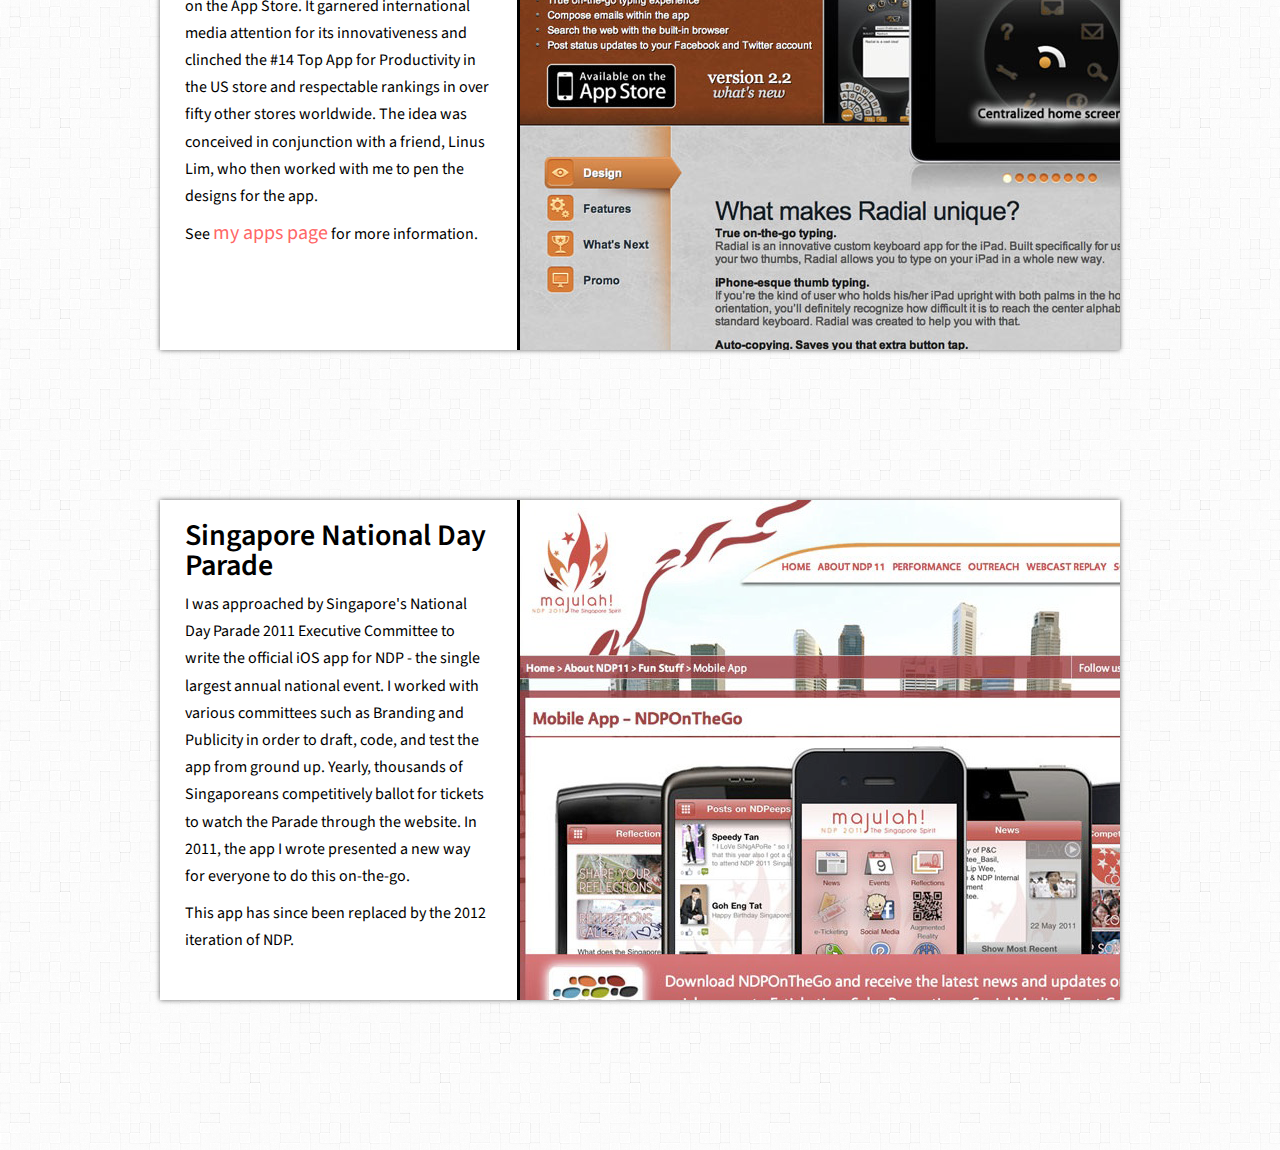
==== commit d4848bdb: "Changed "GitHub" to "iOS"" ====
--- a/index.html
+++ b/index.html
@@ -95,7 +95,7 @@
 
     <div class="box">
         <div class="description">
-            <h3>Open-source GitHub frameworks</h3>
+            <h3>Open-source iOS frameworks</h3>
             <p>I developed several custom iOS UI elements and useful wrappers around other frameworks for use in my own apps, and figured that other developers might find it useful as well. So I modularized and documented my code as much as I could to turn them into open-source frameworks for public consumption.</p>
             <p>These frameworks are licensed under the MIT license, and available for download on <a href="https://github.com/isaaclimdc?tab=repositories">my GitHub page</a>.</p>
         </div>
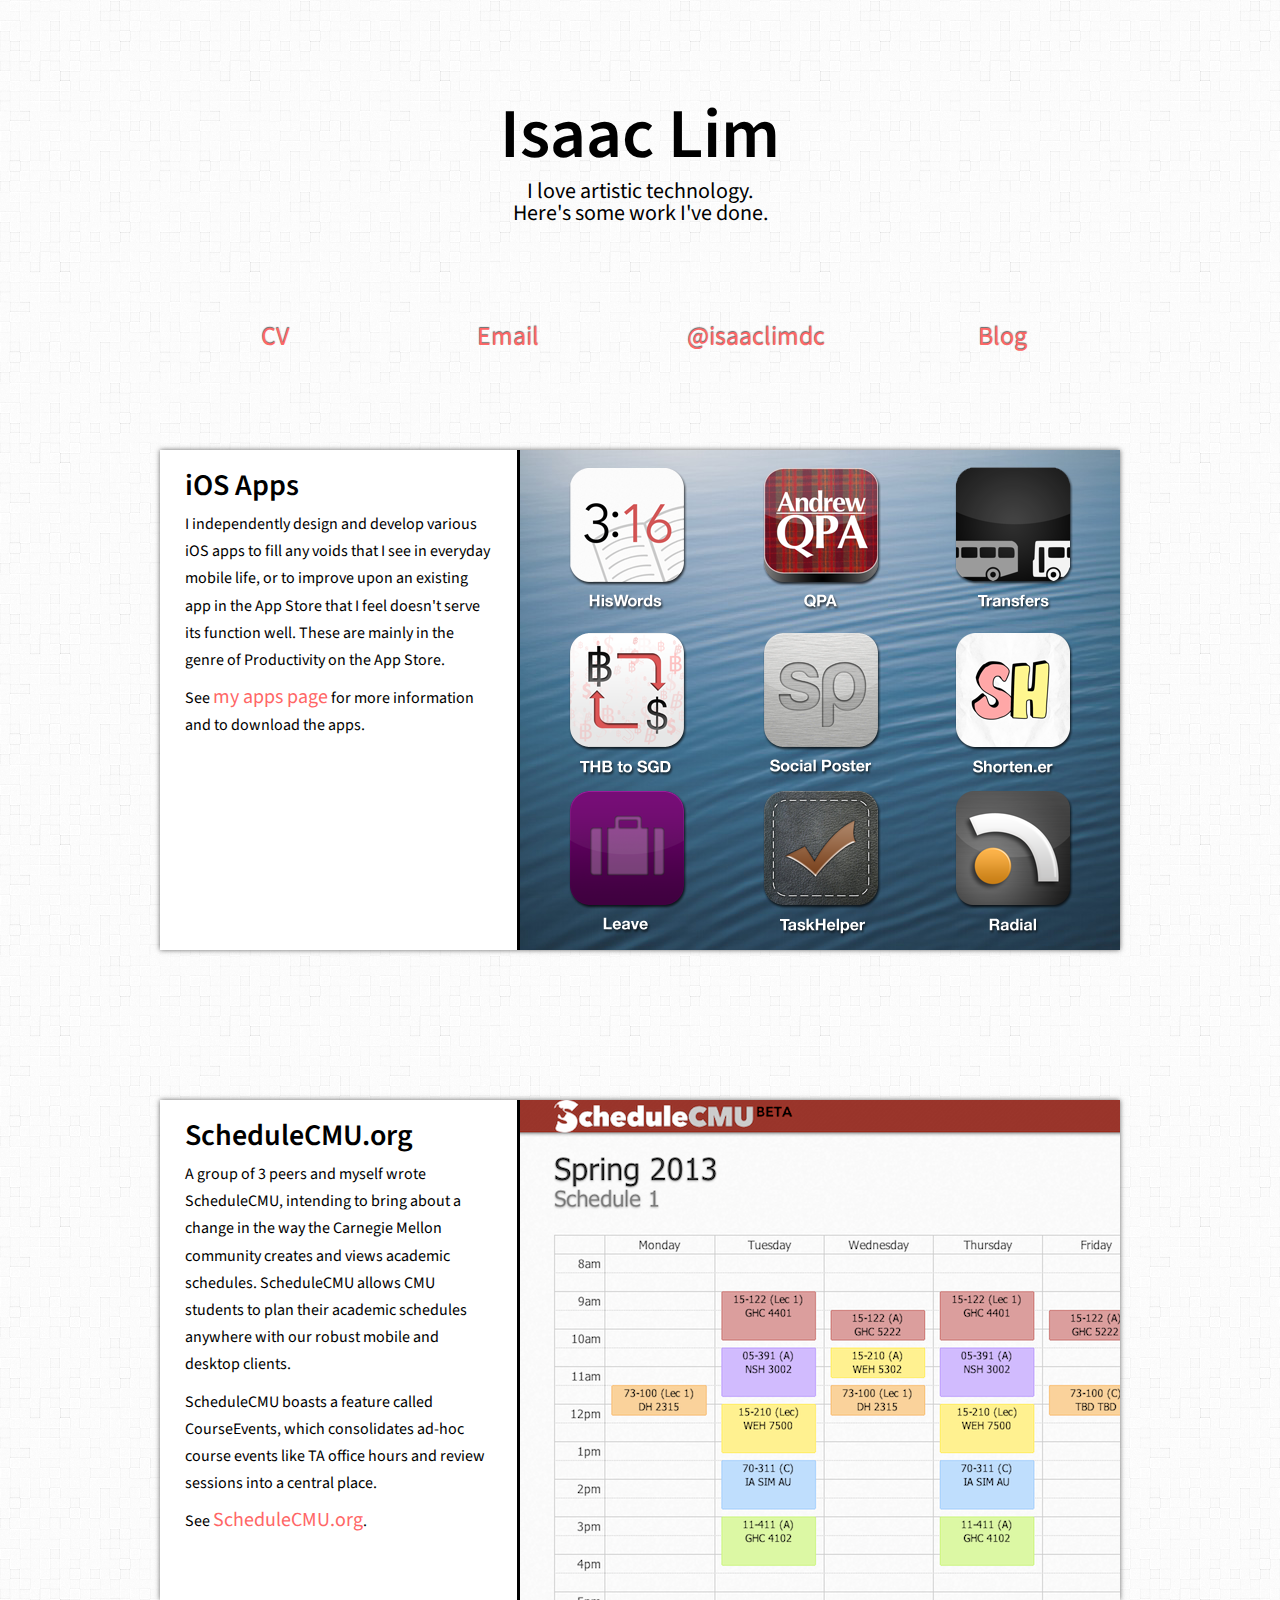
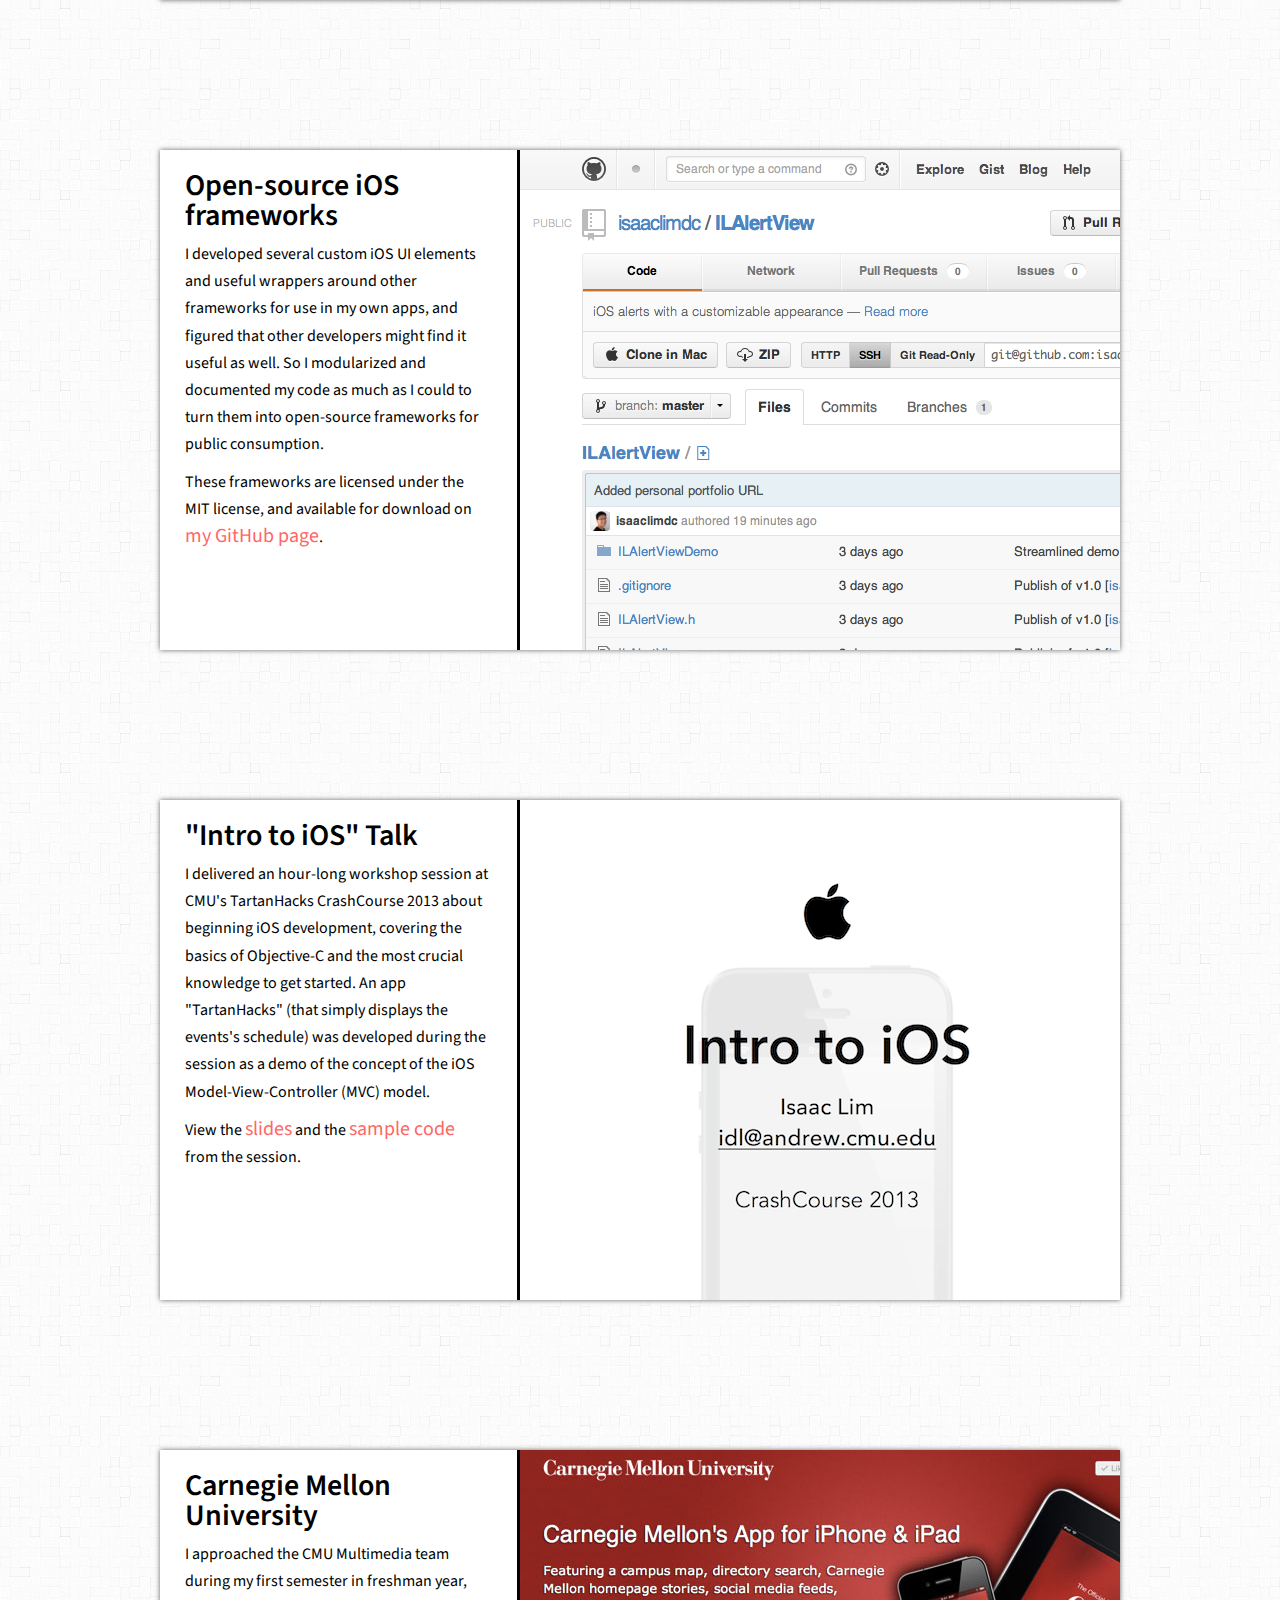
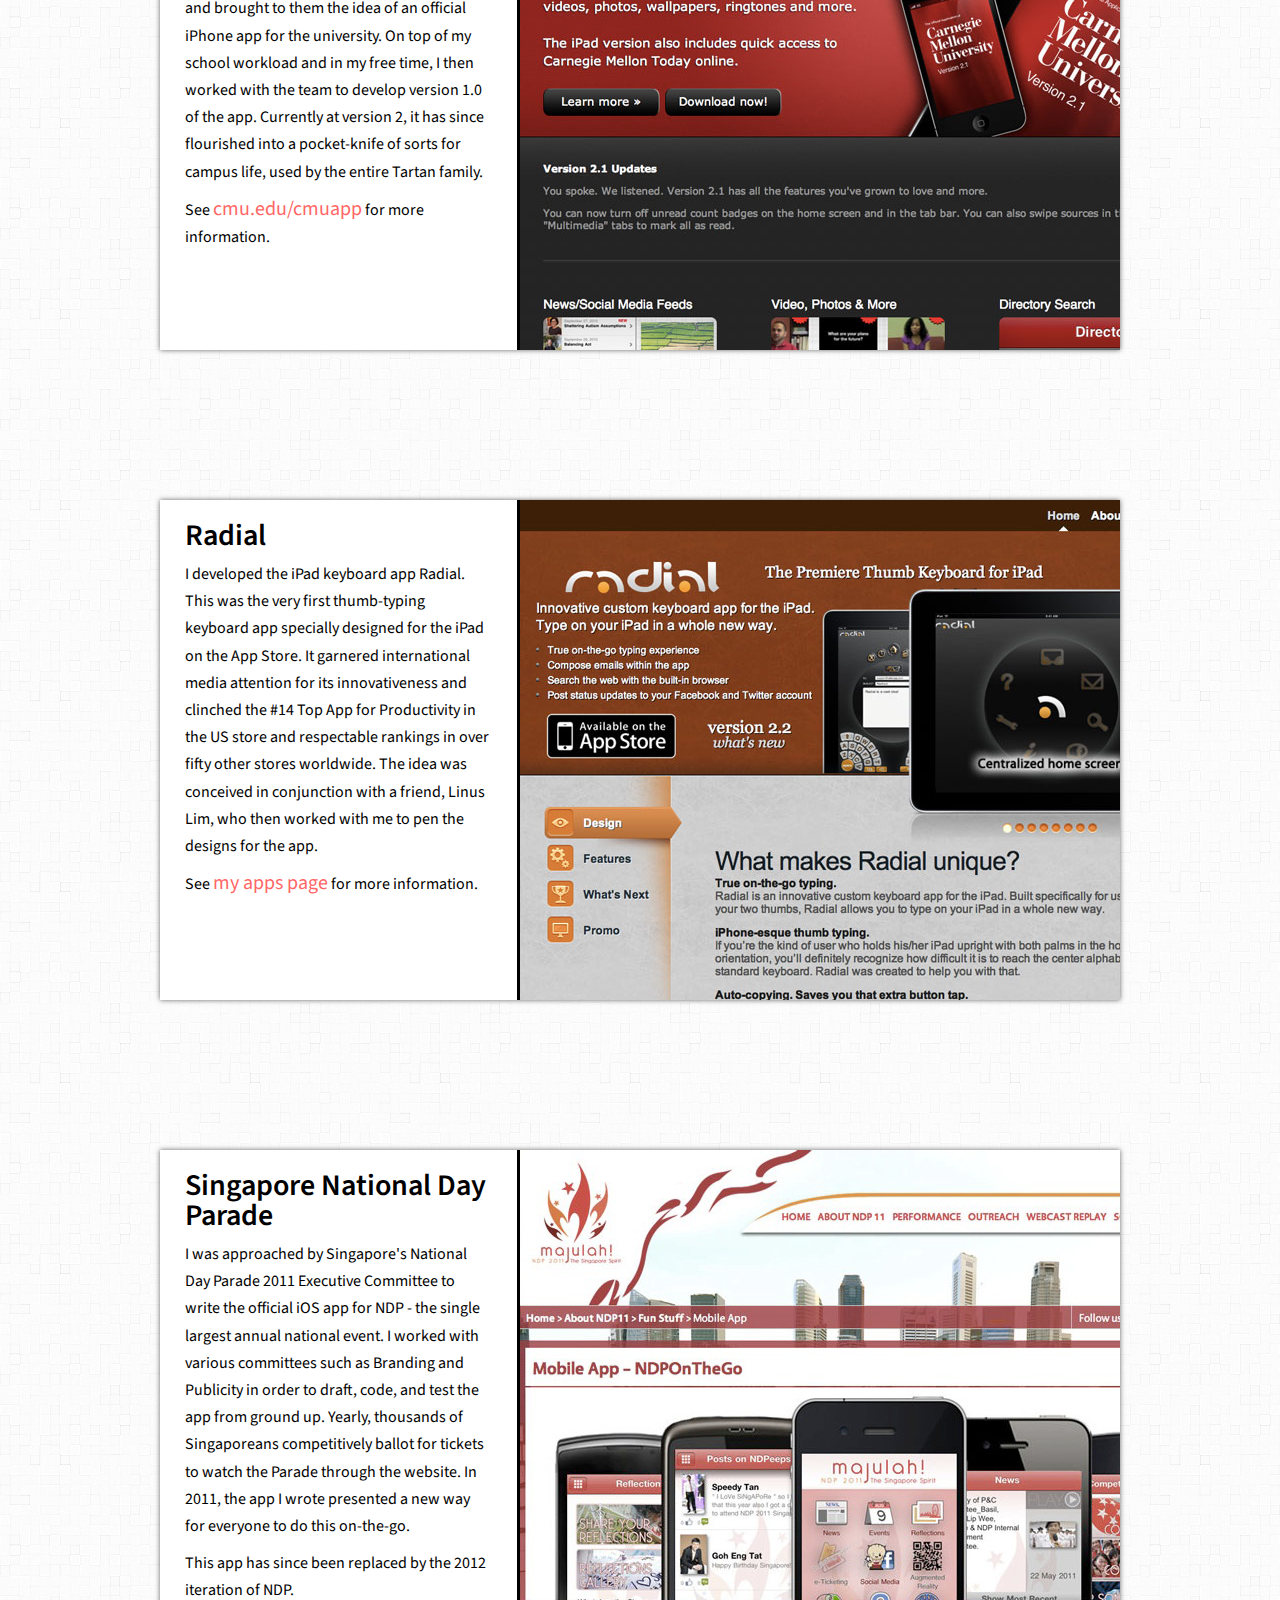
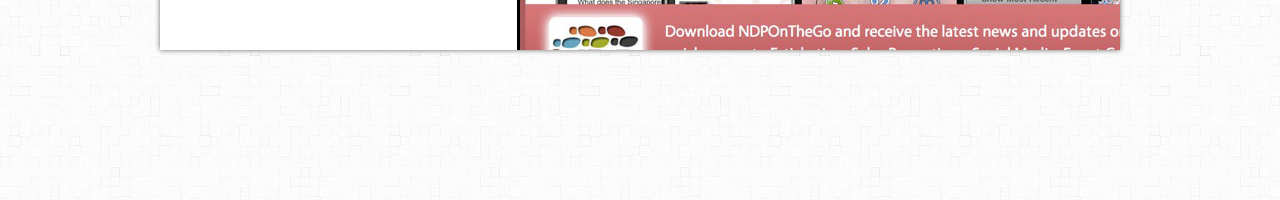
==== commit 72db5c50: "Added "Intro to iOS"" ====
--- a/index.html
+++ b/index.html
@@ -85,7 +85,7 @@
         </div>
 
         <div class="image">
-            <a href="apps.html">
+            <a href="http://schedulecmu.org">
                 <img src="images/schedulecmu.png" alt="schedulecmu" />
             </a>
         </div>
@@ -101,8 +101,24 @@
         </div>
 
         <div class="image">
-            <a href="apps.html">
+            <a href="https://github.com/isaaclimdc?tab=repositories">
                 <img src="images/githubrepos.png" alt="githubrepos" />
+            </a>
+        </div>
+
+        <img src="images/line.png" class="divider">
+    </div>
+
+    <div class="box">
+        <div class="description">
+            <h3>"Intro to iOS" Talk</h3>
+            <p>I delivered an hour-long workshop session at CMU's TartanHacks CrashCourse 2013 about beginning iOS development, covering the basics of Objective-C and the most crucial knowledge to get started. An app "TartanHacks" (that simply displays the events's schedule) was developed during the session as a demo of the concept of the iOS Model-View-Controller (MVC) model.</p>
+            <p>View the <a href="projects/introtoios/slides.pdf">slides</a> and the <a href="projects/introtoios/demo.zip">sample code</a> from the session.</p>
+        </div>
+
+        <div class="image">
+            <a href="projects/introtoios/slides.pdf">
+                <img src="images/introtoios.png" alt="introtoios" />
             </a>
         </div>
 
@@ -113,7 +129,7 @@
         <div class="description">
             <h3>Carnegie Mellon University</h3>
             <p>I approached the CMU Multimedia team during my first semester in freshman year, and brought to them the idea of an official iPhone app for the university. On top of my school workload and in my free time, I then worked with the team to develop version 1.0 of the app. Currently at version 2, it has since flourished into a pocket-knife of sorts for campus life, used by the entire Tartan family.</p>
-            <p>See <a href="http://cmu.edu/cmuapp/" target="_blank">cmu.edu/cmuapp</a> for more information.</p>
+            <p>See <a href="http://cmu.edu/cmuapp" target="_blank">cmu.edu/cmuapp</a> for more information.</p>
         </div>
 
         <div class="image">
@@ -133,7 +149,7 @@
         </div>
 
         <div class="image">
-            <a href="http://isaacl.net/apps.html#Radial">
+            <a href="apps.html#Radial">
                 <img src="images/radial.png" alt="radialapp" />
             </a>
         </div>
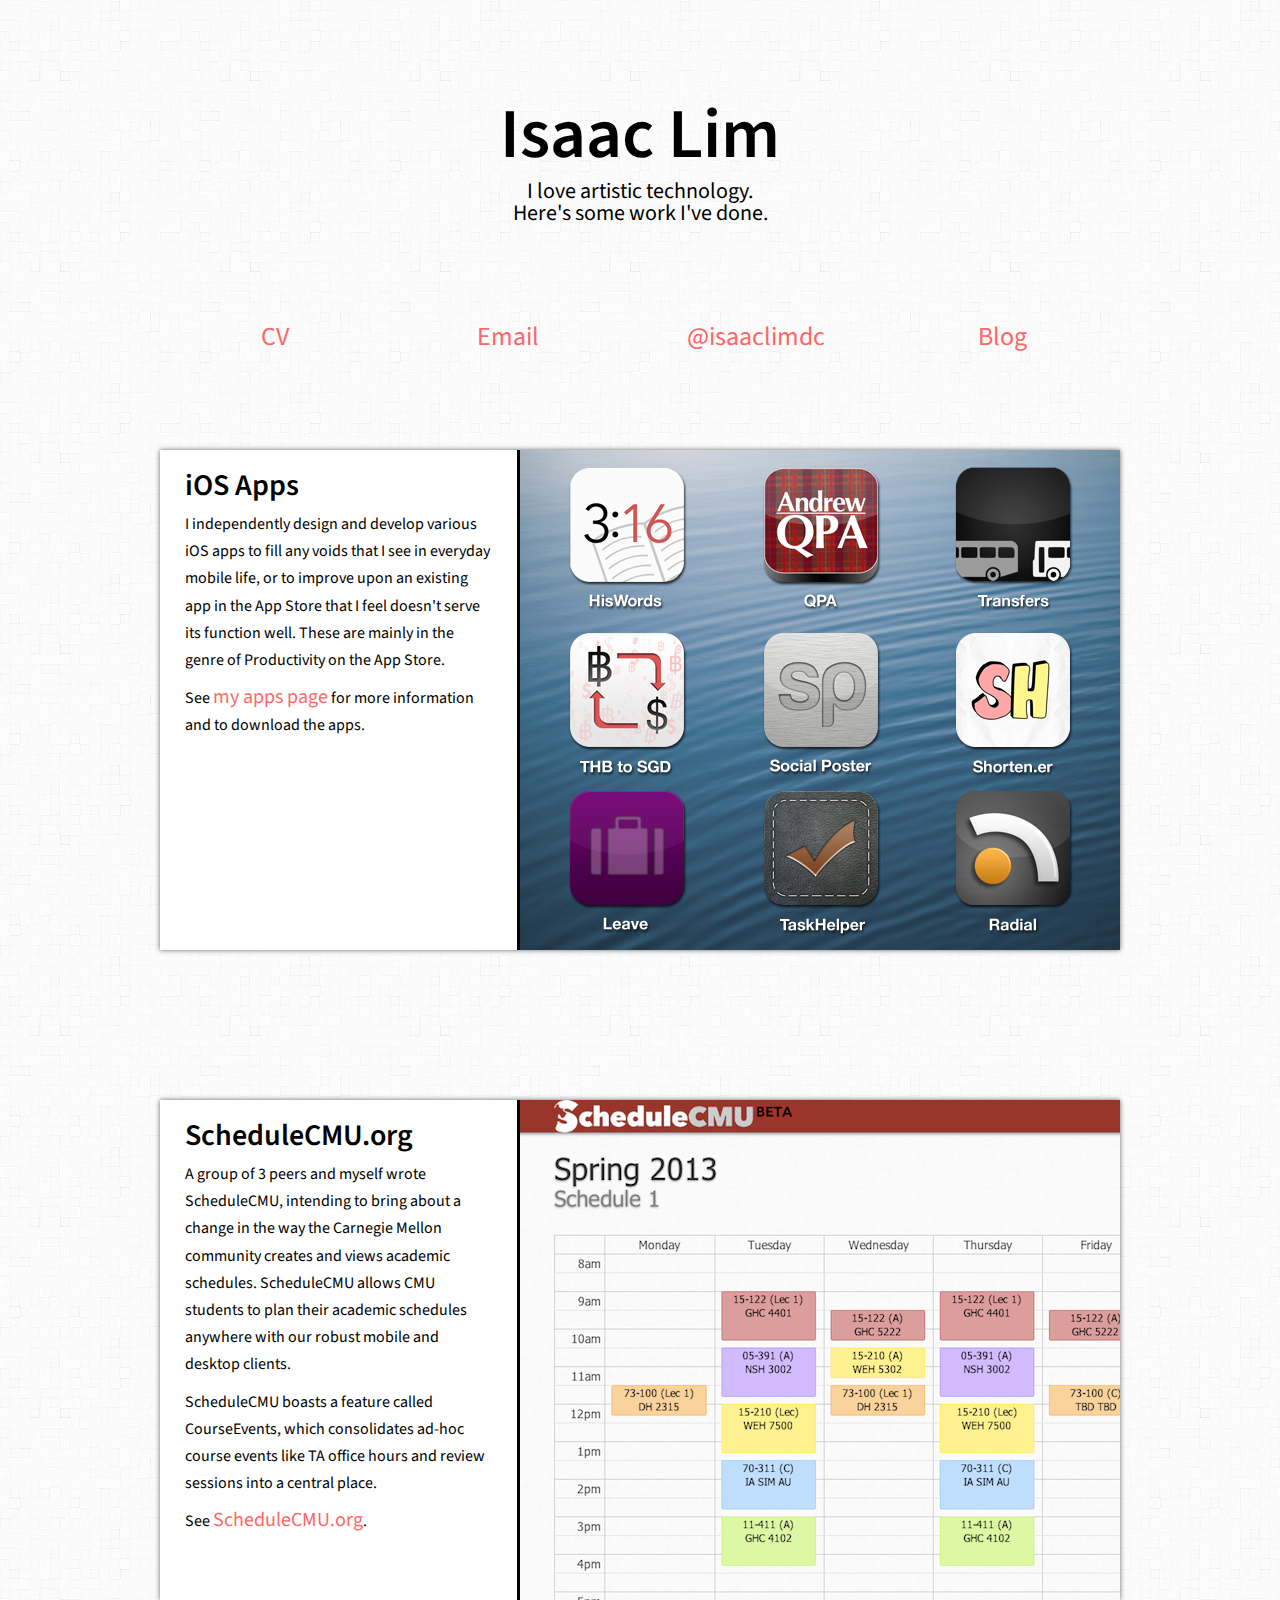
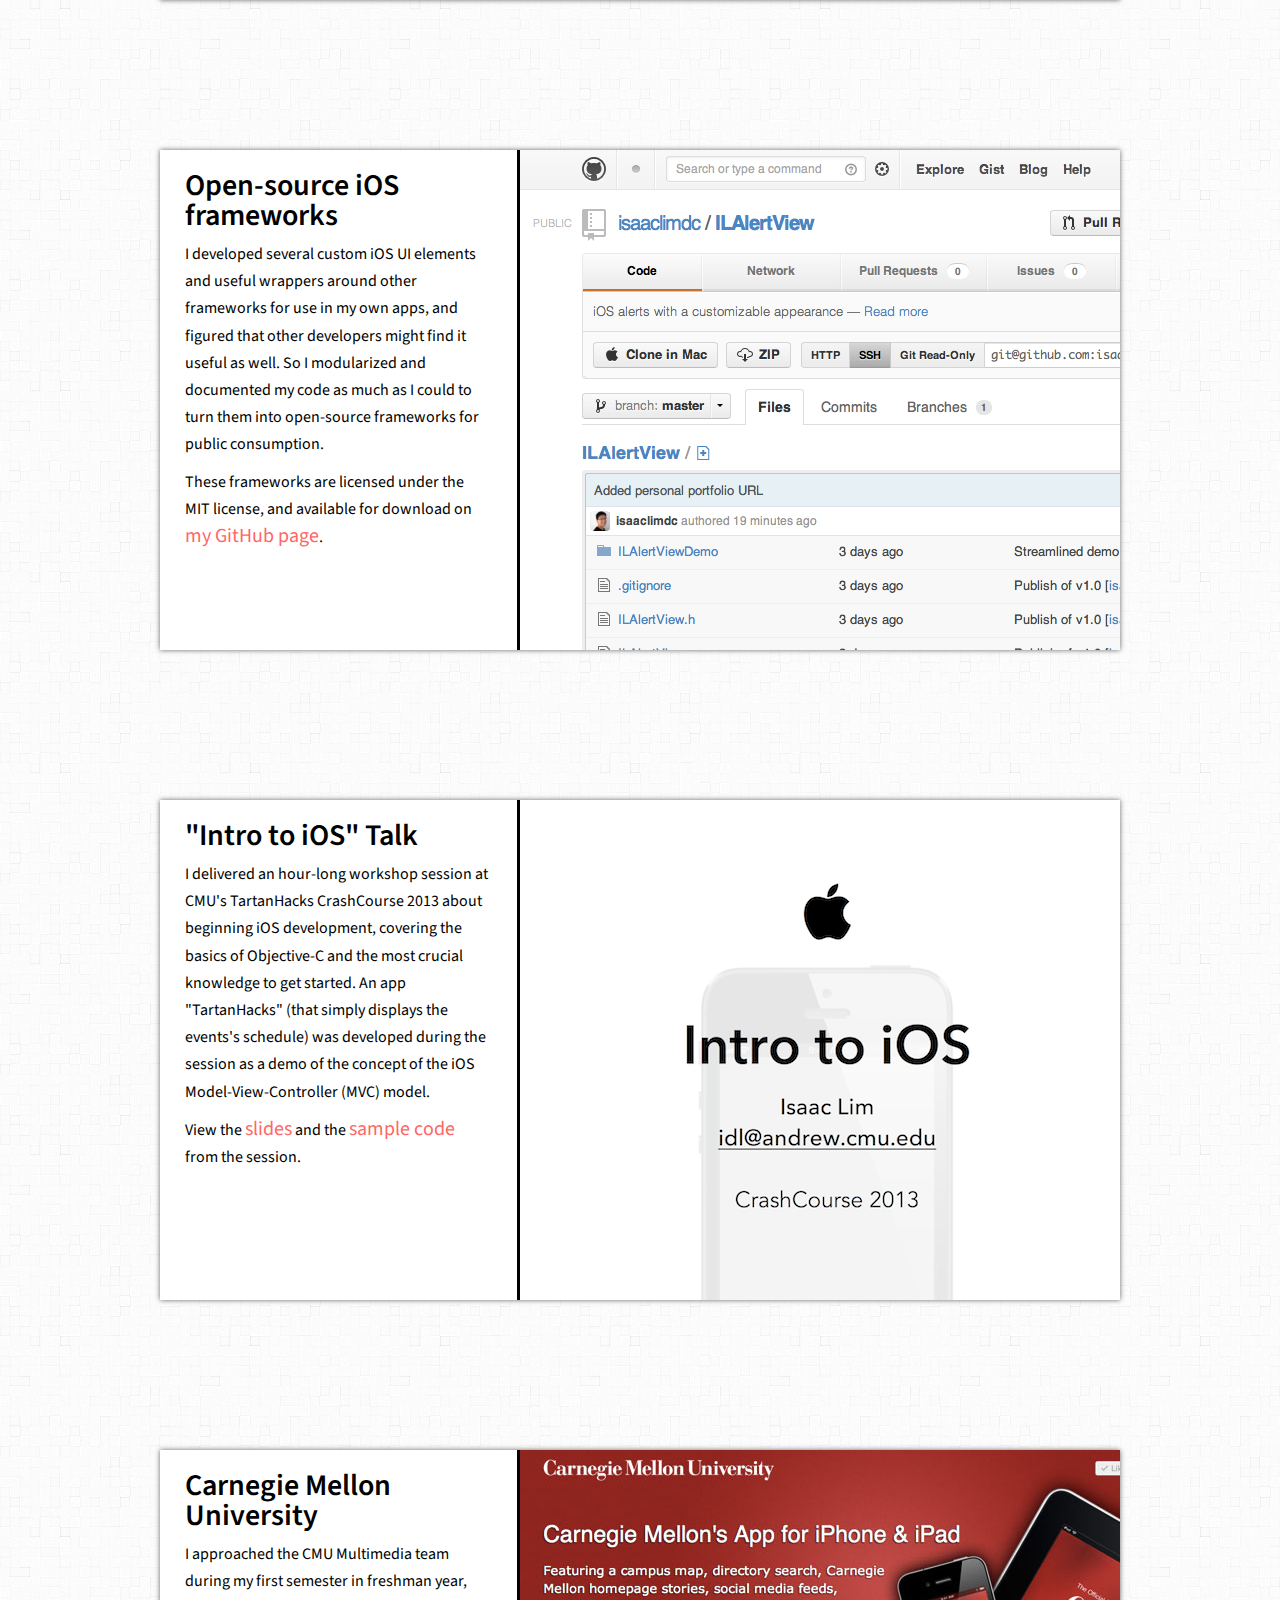
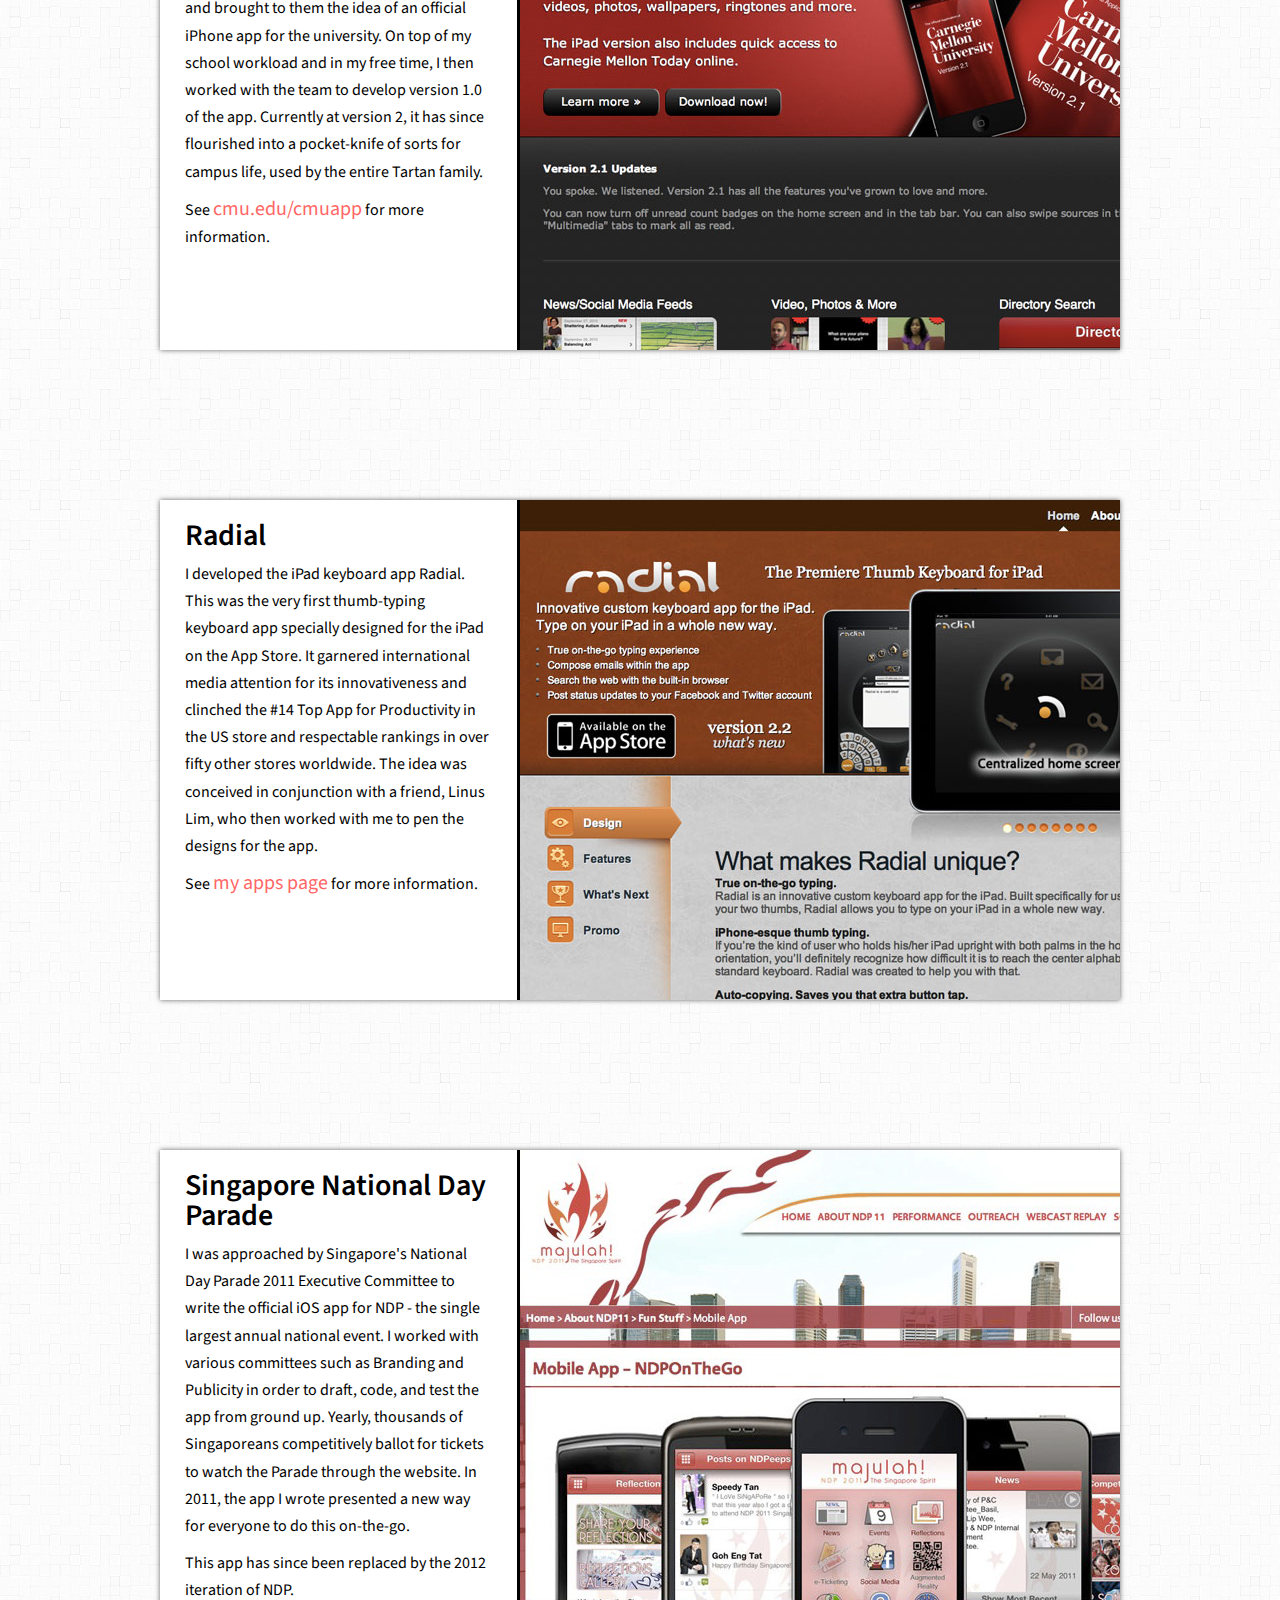
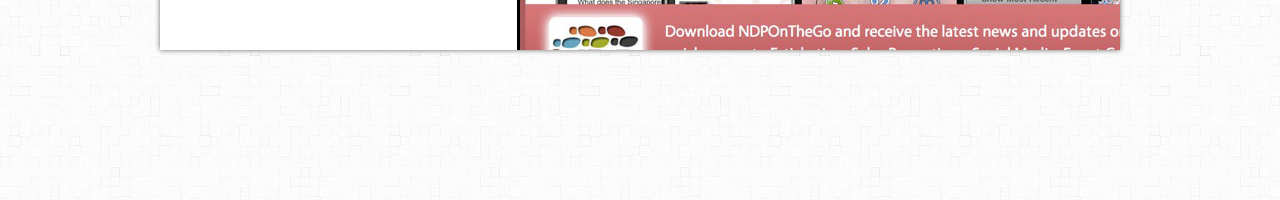
==== commit b9561453: "Removed text shadow" ====
--- a/index.html
+++ b/index.html
@@ -33,7 +33,7 @@
 <body>
     <!-- Header -->
     <div id="nameTitle">
-        <a href="index.html">
+        <a href="/">
             <h1>Isaac Lim</h1>
         </a>
         <h2>I love artistic technology.<br>Here's some work I've done.</h2>
--- a/css/styles.css
+++ b/css/styles.css
@@ -46,7 +46,6 @@
 }
 #contact a {
     font-size: 26px;
-    text-shadow: 0px -1px 1px #666666;
 }
 
 /* Portfolio Boxes */
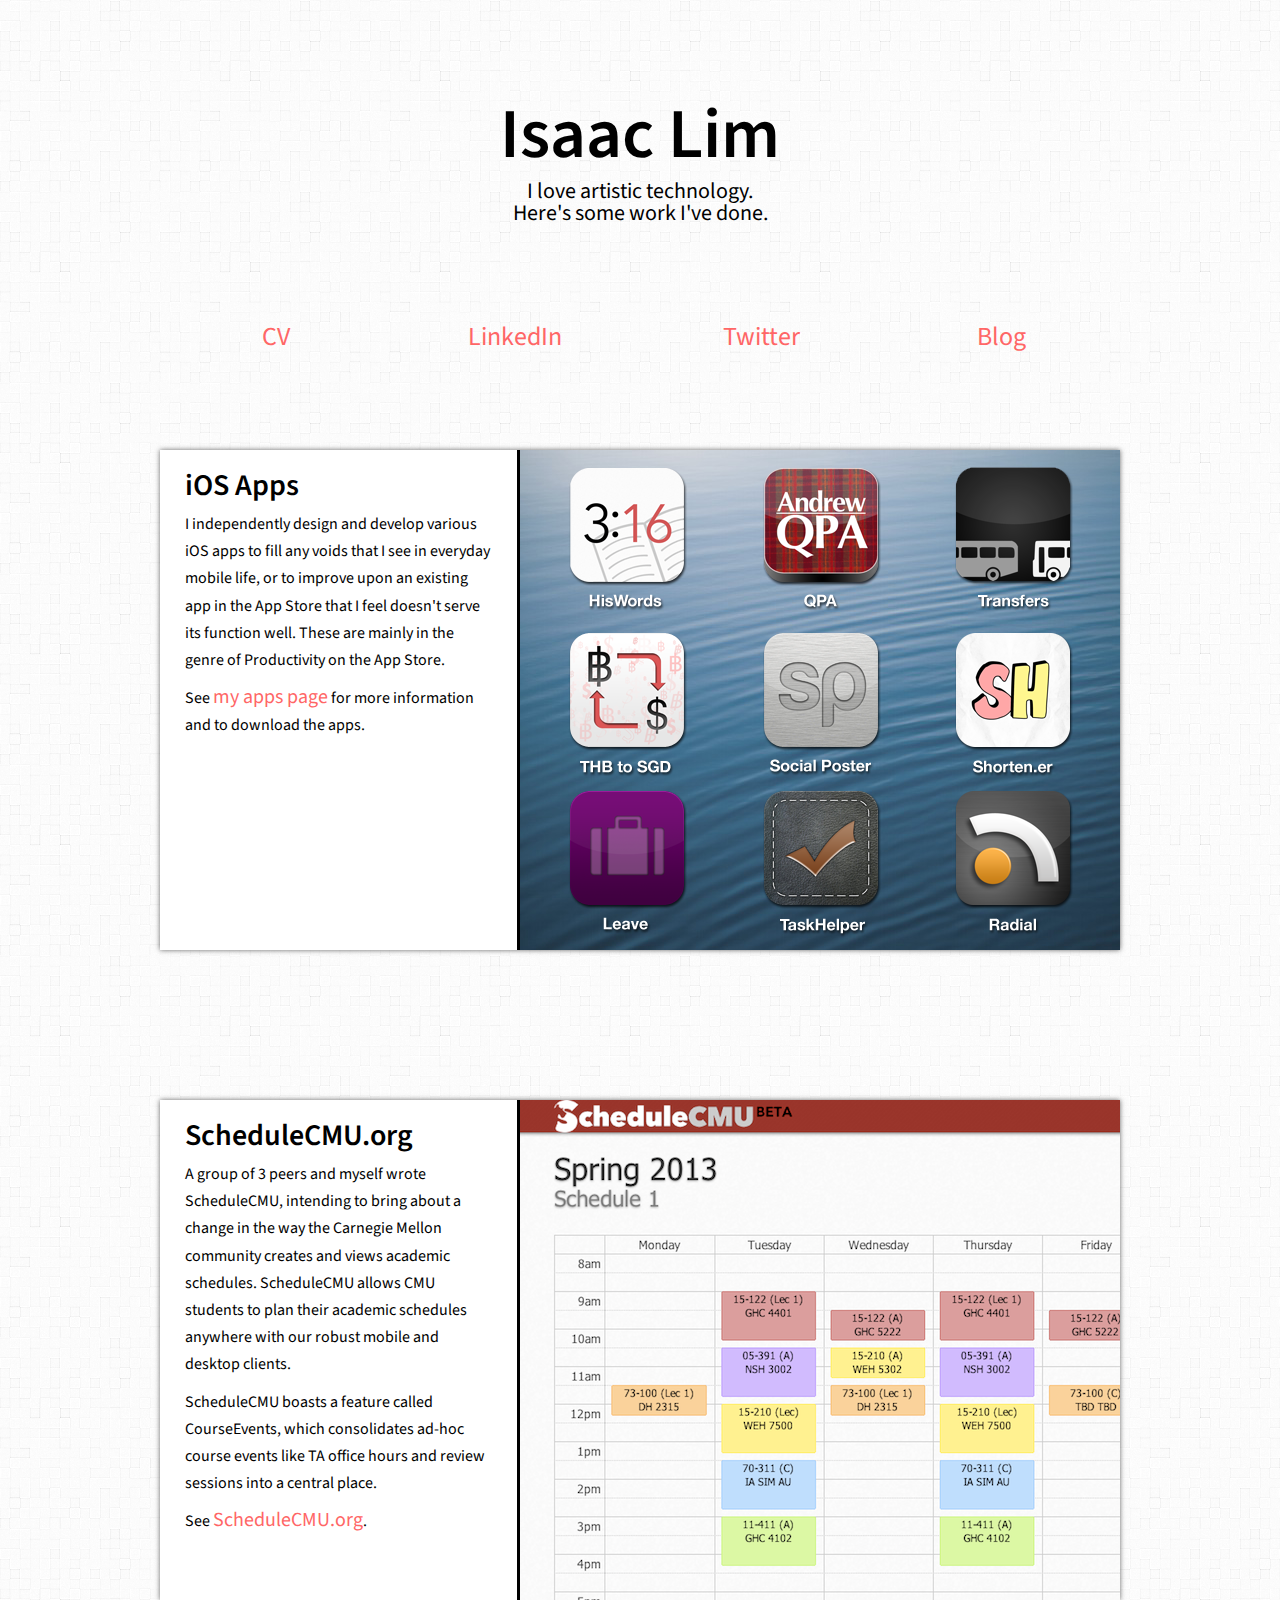
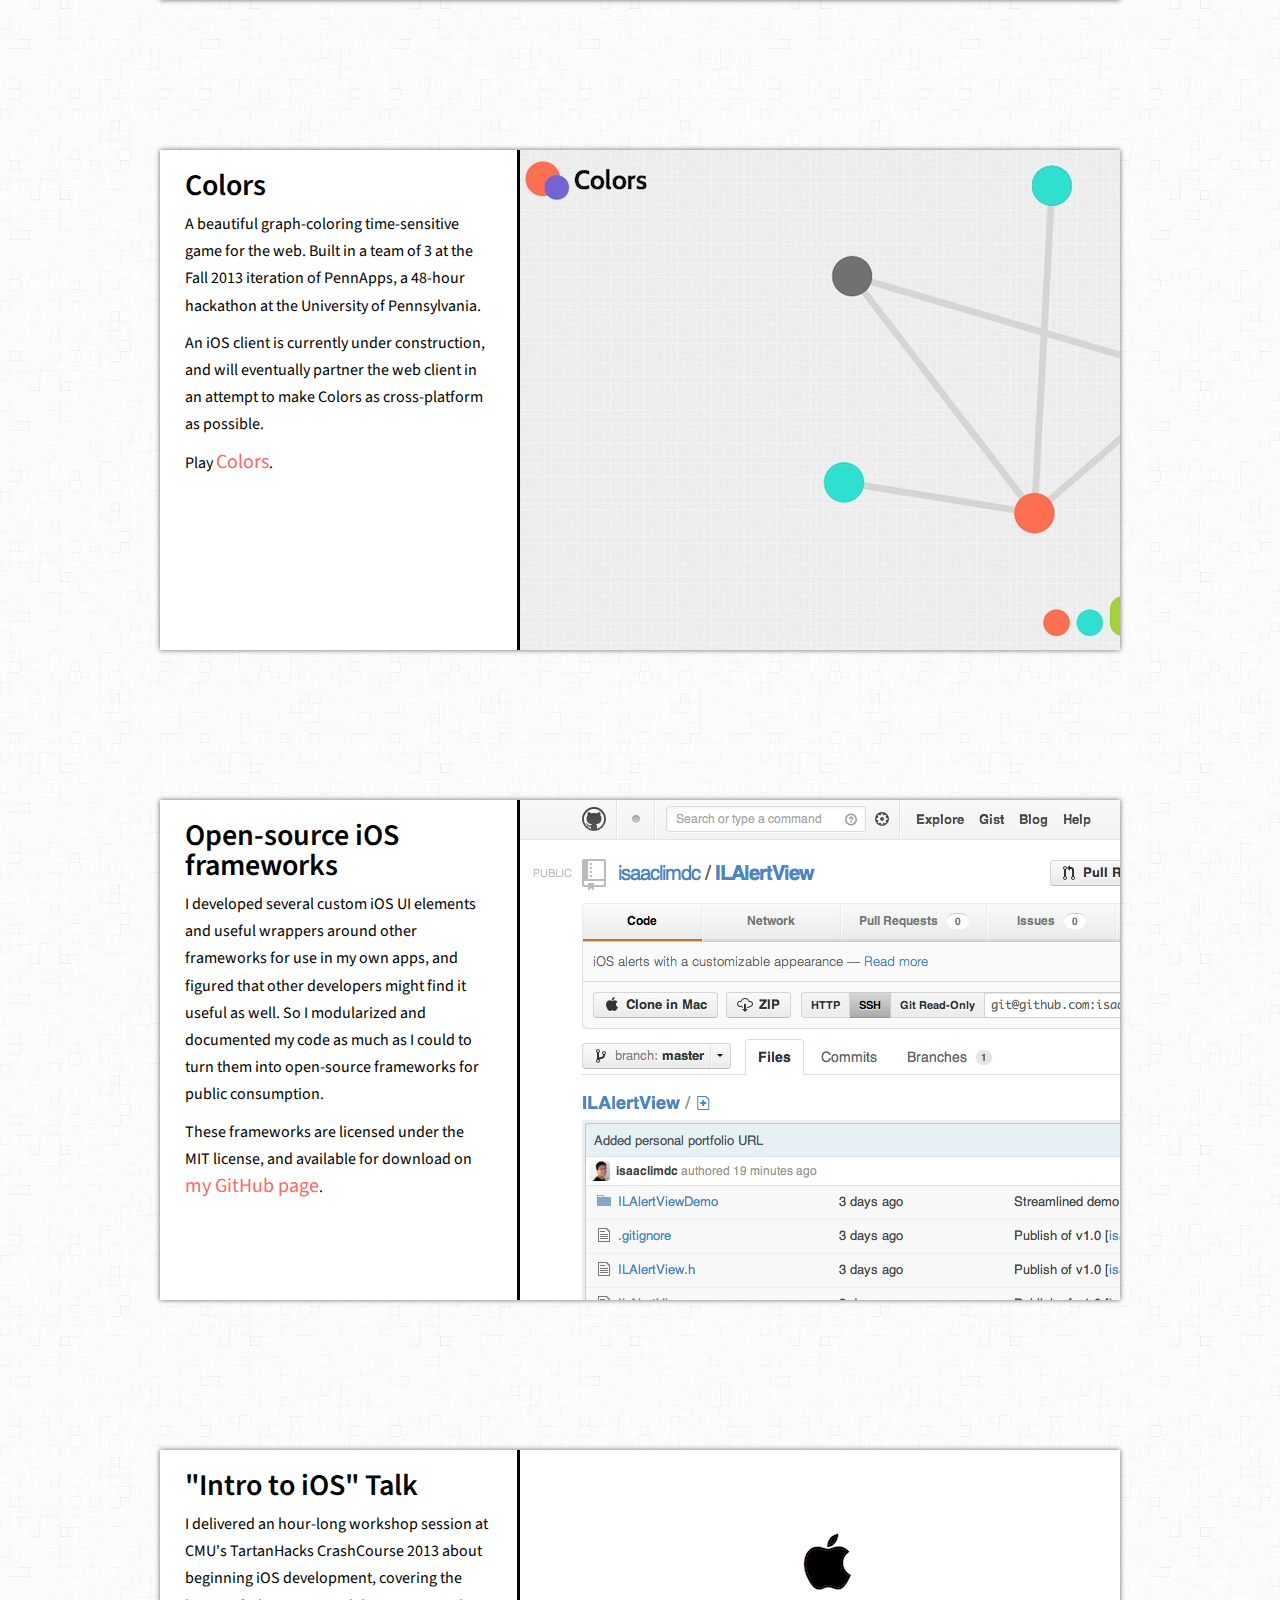
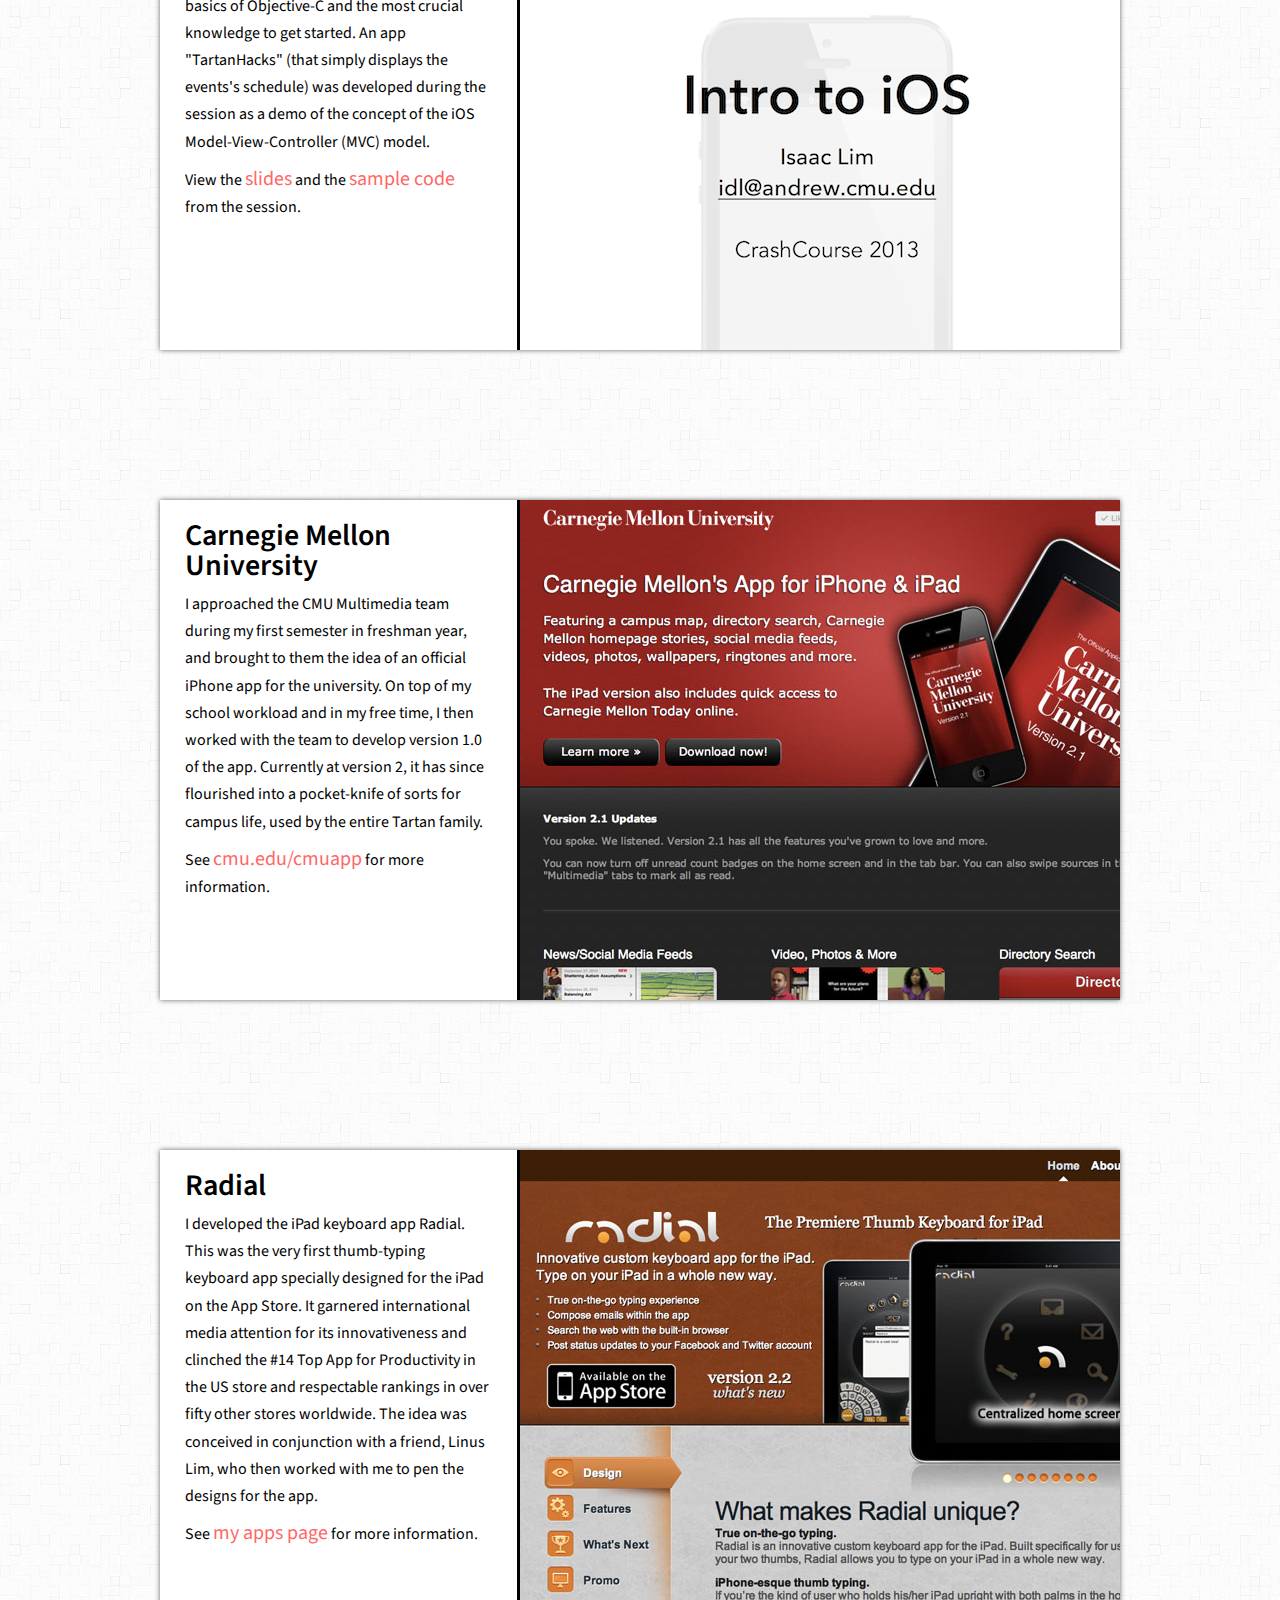
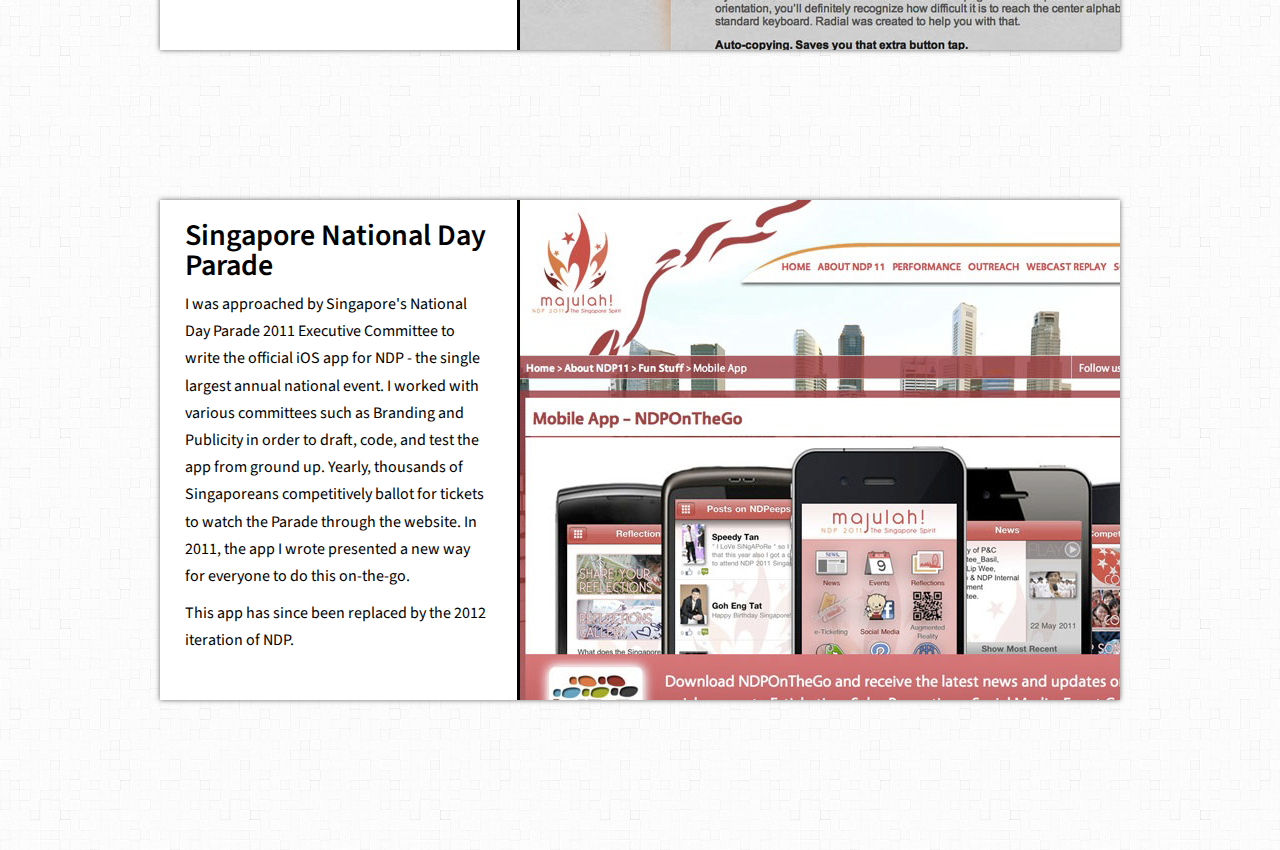
==== commit 503a3d02: "Slight layout tweaks, and added Colors" ====
--- a/index.html
+++ b/index.html
@@ -44,13 +44,13 @@
         <table align="center">
             <tr>
                 <td width="300">
-                    <a href="cv.pdf" target="_blank">CV</a>  
+                    <a href="cv.pdf" target="_blank">CV</a>
                 </td>
                 <td width="300">
-                    <a href="http://www.google.com/recaptcha/mailhide/d?k=01nzlohjDugR8tRFrLJMH0kg==&amp;c=atVemzwuc53mXiqlH9yQ2XoQ0AwdsCTE6SGq4y_nLvo=" onclick="window.open('http://www.google.com/recaptcha/mailhide/d?k\07501nzlohjDugR8tRFrLJMH0kg\75\75\46c\75atVemzwuc53mXiqlH9yQ2XoQ0AwdsCTE6SGq4y_nLvo\075', '', 'toolbar=0,scrollbars=0,location=0,statusbar=0,menubar=0,resizable=0,width=500,height=300'); return false;" title="Reveal this e-mail address">Email</a>
+                    <a href="http://www.linkedin.com/in/isaaclimdc" target="_blank">LinkedIn</a>
                 </td>
                 <td width="300">
-                    <a href="http://twitter.com/isaaclimdc" target="_blank">@isaaclimdc</a>
+                    <a href="http://twitter.com/isaaclimdc" target="_blank">Twitter</a>
                 </td>
                 <td width="300">
                     <a href="http://blog.isaacl.net" target="_blank">Blog</a>
@@ -87,6 +87,23 @@
         <div class="image">
             <a href="http://schedulecmu.org">
                 <img src="images/schedulecmu.png" alt="schedulecmu" />
+            </a>
+        </div>
+
+        <img src="images/line.png" class="divider">
+    </div>
+
+    <div class="box">
+        <div class="description">
+            <h3>Colors</h3>
+            <p>A beautiful graph-coloring time-sensitive game for the web. Built in a team of 3 at the Fall 2013 iteration of PennApps, a 48-hour hackathon at the University of Pennsylvania.</p>
+            <p>An iOS client is currently under construction, and will eventually partner the web client in an attempt to make Colors as cross-platform as possible.</p>
+            <p>Play <a href="http://colorsapp.herokuapp.com">Colors</a>.</p>
+        </div>
+
+        <div class="image">
+            <a href="http://colorsapp.herokuapp.com">
+                <img src="images/colorsapp.png" alt="colorsapp" />
             </a>
         </div>
 
